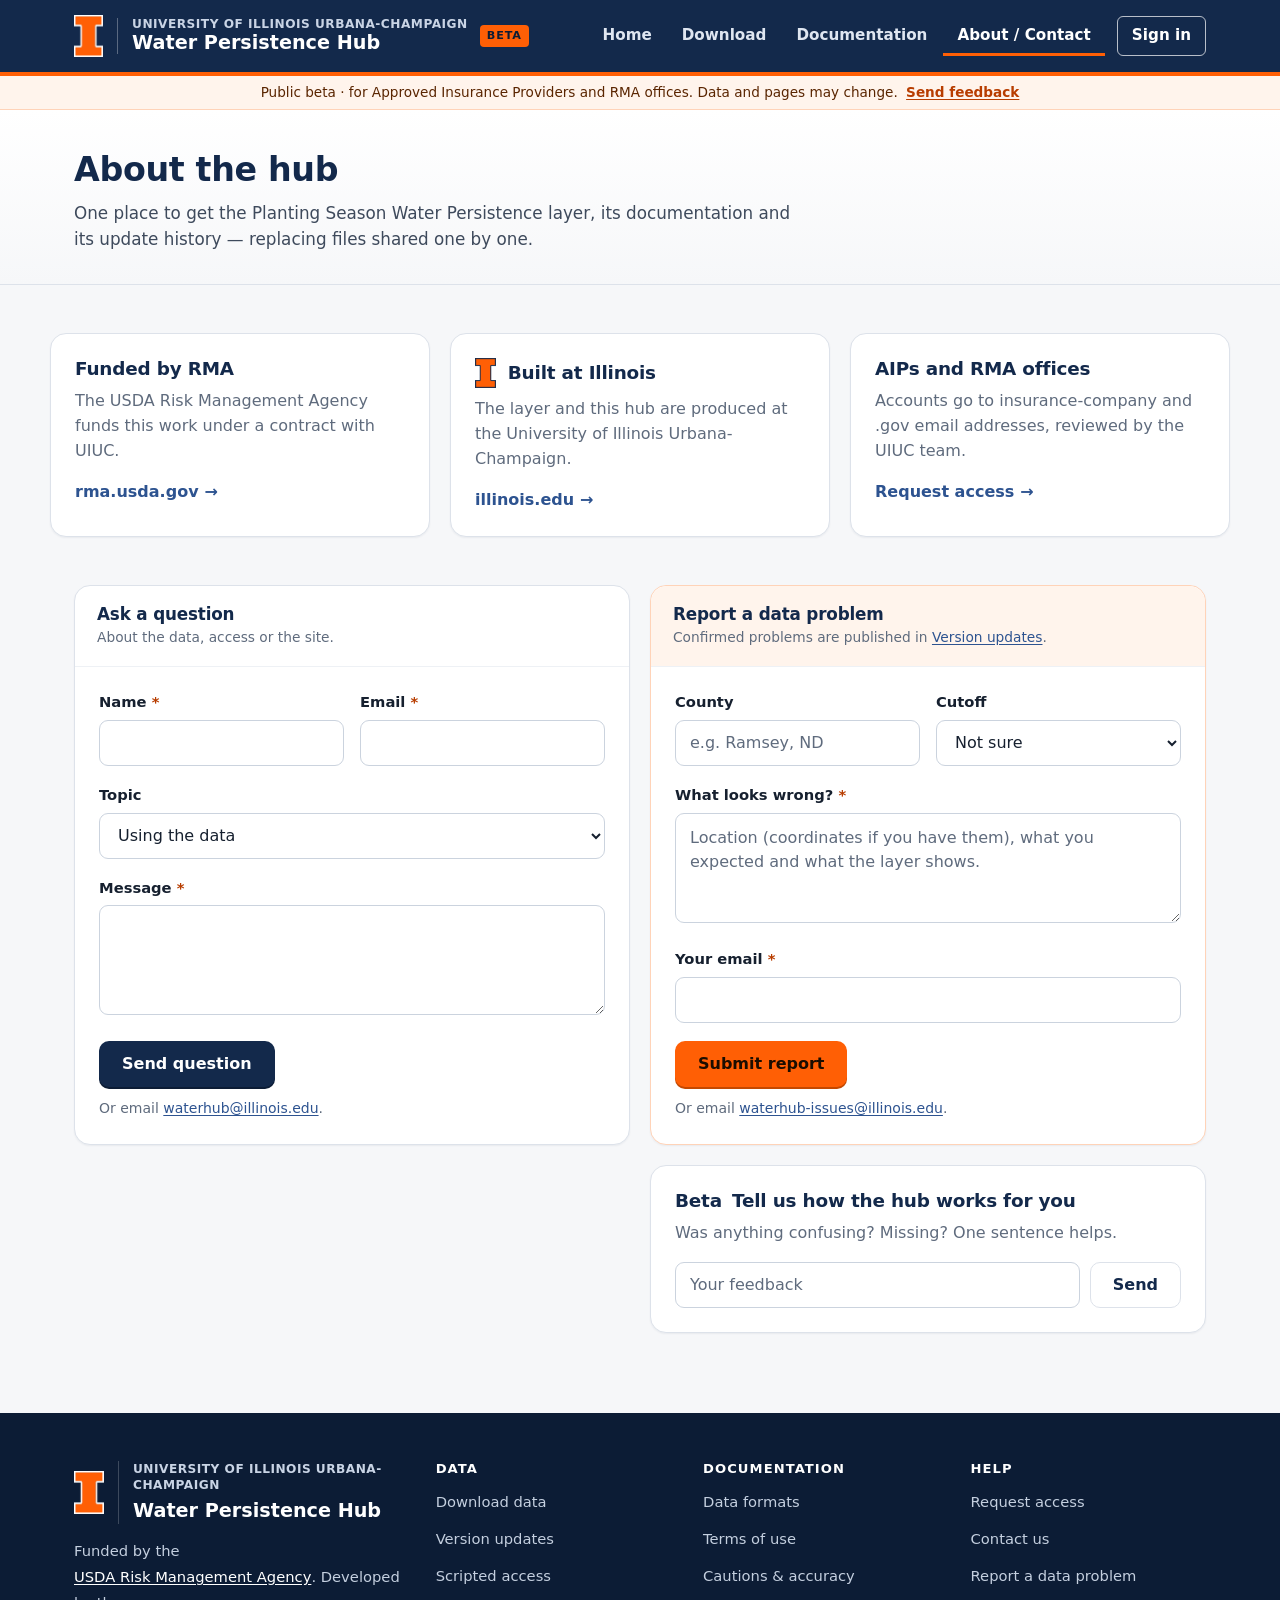
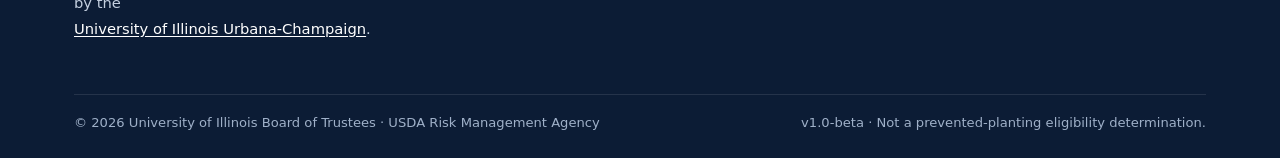
==== about.html @ 6c2f01d9 "Static preview of the Water Persistence Hub front-end prototype Public beta prototype covering landi" ====
<!doctype html>
<html lang="en">
<head>
  <meta charset="utf-8">
  <meta name="viewport" content="width=device-width, initial-scale=1">
  <title>About &amp; contact — Water Persistence Hub</title>
  <link rel="icon" href="favicon.ico">
  <link rel="stylesheet" href="css/hub.css">
  <link rel="stylesheet" href="css/refinement.css">
</head>
<body data-page="about">
<main id="main">
  <div class="page-hero">
    <div class="wrap">
      <h1>About the hub</h1>
      <p>One place to get the Planting Season Water Persistence layer, its documentation and its update history — replacing files shared one by one.</p>
    </div>
  </div>

  <div class="wrap section-tight">
    <div class="grid grid-3">
      <div class="card card-pad">
        <h3>Funded by RMA</h3>
        <p class="muted">The USDA Risk Management Agency funds this work under a contract with UIUC.</p>
        <a class="link-arrow" href="https://www.rma.usda.gov/" target="_blank" rel="noopener">rma.usda.gov</a>
      </div>
      <div class="card card-pad">
        <h3 style="display:flex;gap:12px;align-items:center"><img src="assets/img/illinois_block_i.png" width="243" height="351" alt="" style="height:30px;width:auto">Built at Illinois</h3>
        <p class="muted">The layer and this hub are produced at the University of Illinois Urbana-Champaign.</p>
        <a class="link-arrow" href="https://illinois.edu/" target="_blank" rel="noopener">illinois.edu</a>
      </div>
      <div class="card card-pad">
        <h3>AIPs and RMA offices</h3>
        <p class="muted">Accounts go to insurance-company and .gov email addresses, reviewed by the UIUC team.</p>
        <a class="link-arrow" href="request-access.html">Request access</a>
      </div>
    </div>
  </div>

  <div class="wrap" style="padding-bottom:80px">
    <div class="grid grid-2" style="align-items:start">
      <!-- Data questions (DOC-12) -->
      <section class="card" id="contact" aria-labelledby="contact-h">
        <div class="card-head"><div><h2 id="contact-h">Ask a question</h2><p>About the data, access or the site.</p></div></div>
        <form class="card-pad" data-form="contact">
          <div class="form-row">
            <div class="field"><label for="c-name">Name <span class="req">*</span></label><input class="input" id="c-name" required autocomplete="name"></div>
            <div class="field"><label for="c-email">Email <span class="req">*</span></label><input class="input" id="c-email" type="email" required autocomplete="email"></div>
          </div>
          <div class="field"><label for="c-topic">Topic</label>
            <select class="input" id="c-topic"><option>Using the data</option><option>My account</option><option>Something else</option></select></div>
          <div class="field"><label for="c-msg">Message <span class="req">*</span></label><textarea class="input" id="c-msg" required></textarea></div>
          <button class="btn btn-primary">Send question</button>
          <p class="small muted" style="margin:10px 0 0">Or email <a href="mailto:waterhub@illinois.edu">waterhub@illinois.edu</a>.</p>
        </form>
      </section>

      <div>
        <!-- Data problems — a separate, obvious route (DOC-12) -->
        <section class="card" id="report" aria-labelledby="report-h" style="border-color:#ffd3b8">
          <div class="card-head" style="background:var(--orange-50);border-radius:16px 16px 0 0"><div><h2 id="report-h">Report a data problem</h2><p>Confirmed problems are published in <a href="docs-updates.html">Version updates</a>.</p></div></div>
          <form class="card-pad" data-form="report">
            <div class="form-row">
              <div class="field"><label for="r-county">County</label><input class="input" id="r-county" placeholder="e.g. Ramsey, ND"></div>
              <div class="field"><label for="r-cut">Cutoff</label><select class="input" id="r-cut"><option>Not sure</option><option>70%</option><option>80%</option><option>90%</option></select></div>
            </div>
            <div class="field"><label for="r-what">What looks wrong? <span class="req">*</span></label><textarea class="input" id="r-what" required placeholder="Location (coordinates if you have them), what you expected and what the layer shows."></textarea></div>
            <div class="field"><label for="r-email">Your email <span class="req">*</span></label><input class="input" id="r-email" type="email" required></div>
            <button class="btn btn-accent">Submit report</button>
            <p class="small muted" style="margin:10px 0 0">Or email <a href="mailto:waterhub-issues@illinois.edu">waterhub-issues@illinois.edu</a>.</p>
          </form>
        </section>

        <!-- Beta feedback (LAND-08) -->
        <section class="card card-pad" id="feedback" style="margin-top:20px">
          <h3 style="display:flex;gap:10px;align-items:center"><span class="pill pill-beta">Beta</span>Tell us how the hub works for you</h3>
          <p class="muted">Was anything confusing? Missing? One sentence helps.</p>
          <form data-form="feedback" style="display:flex;gap:10px;flex-wrap:wrap">
            <label for="fb" class="sr-only">Feedback</label>
            <input class="input" id="fb" required placeholder="Your feedback" style="flex:1;min-width:200px">
            <button class="btn btn-secondary">Send</button>
          </form>
        </section>
      </div>
    </div>
  </div>
</main>
<script src="js/content.js"></script>
<script src="js/site.js"></script>
<script src="js/forms.js"></script>
</body>
</html>
---- css/hub.css ----
/* =========================================================================
   Water Persistence Hub — design system
   Colours follow the Illinois brand (Illini Blue / Orange) used in the URD.
   Every text/background pair below meets WCAG 2.1 AA (4.5:1) unless noted.
   ========================================================================= */

:root {
  --navy-900: #0c1c35;
  --navy-800: #13294b;   /* Illini Blue */
  --navy-700: #1f3d6b;
  --navy-600: #2d5390;
  --navy-100: #e6ecf5;
  --navy-50:  #f2f5fa;

  --orange-500: #ff5f05; /* Illini Orange — accents only, never body text */
  --orange-700: #b83d00; /* text-safe orange (5.2:1 on white) */
  --orange-50:  #fff4ec;

  --water-900: #0e4092;
  --water-600: #1f6fd1;
  --water-300: #7eb6e8;
  --water-100: #dbeafb;

  --field:     #ece7d6;

  --ink:       #16202f;
  --ink-2:     #3e4a5c;
  --ink-3:     #5f6b7d;  /* 5.3:1 on white */
  --line:      #dde2ea;
  --line-2:    #eef1f5;
  --page:      #f6f7f9;
  --surface:   #ffffff;

  --good:      #11772f;
  --good-bg:   #e8f5ec;
  --warn:      #8a5a00;
  --warn-bg:   #fff6df;
  --bad:       #b42318;
  --bad-bg:    #fdecea;

  --radius-sm: 6px;
  --radius:    10px;
  --radius-lg: 16px;
  --shadow-sm: 0 1px 2px rgba(16, 32, 60, .06);
  --shadow:    0 1px 3px rgba(16, 32, 60, .08), 0 6px 20px rgba(16, 32, 60, .06);
  --shadow-lg: 0 10px 40px rgba(16, 32, 60, .16);

  --font: "Segoe UI", system-ui, -apple-system, "Helvetica Neue", Arial, sans-serif;
  --mono: "Cascadia Code", Consolas, "SFMono-Regular", Menlo, monospace;

  --wrap: 1180px;
  --header-h: 72px;
}

*, *::before, *::after { box-sizing: border-box; }
html { -webkit-text-size-adjust: 100%; scroll-padding-top: 90px; }
body {
  margin: 0;
  font-family: var(--font);
  font-size: 16px;
  line-height: 1.55;
  color: var(--ink);
  background: var(--page);
  -webkit-font-smoothing: antialiased;
  min-height: 100vh;
  display: flex;
  flex-direction: column;
}
main { flex: 1 0 auto; }
img, svg { max-width: 100%; }
a { color: var(--navy-600); text-underline-offset: 2px; }
a:hover { color: var(--navy-800); }
h1, h2, h3, h4 { color: var(--navy-800); line-height: 1.2; margin: 0 0 .5em; letter-spacing: -.01em; }
h1 { font-size: clamp(2rem, 3.4vw, 2.9rem); font-weight: 700; }
h2 { font-size: 1.6rem; font-weight: 700; }
h3 { font-size: 1.15rem; font-weight: 650; }
p { margin: 0 0 1em; }
code, kbd { font-family: var(--mono); font-size: .88em; }
code { background: var(--navy-50); border: 1px solid var(--line); padding: .1em .35em; border-radius: 4px; }

:focus-visible { outline: 3px solid var(--orange-500); outline-offset: 2px; border-radius: 3px; }

.wrap { max-width: var(--wrap); margin: 0 auto; padding: 0 24px; }
.sr-only { position: absolute !important; width: 1px; height: 1px; overflow: hidden; clip: rect(0 0 0 0); white-space: nowrap; }
.skip-link { position: absolute; left: 12px; top: -60px; z-index: 1000; background: var(--navy-800); color: #fff; padding: 10px 16px; border-radius: var(--radius-sm); }
.skip-link:focus { top: 12px; color: #fff; }
.muted { color: var(--ink-3); }
.small { font-size: .875rem; }
.eyebrow { font-size: .78rem; font-weight: 700; letter-spacing: .08em; text-transform: uppercase; color: var(--orange-700); margin-bottom: .6rem; display: block; }

/* ---------- Header (navy, Illinois Block I + school name) ---------- */
.site-header { position: sticky; top: 0; z-index: 900; background: var(--navy-800); color: #fff; border-bottom: 4px solid var(--orange-500); }
.site-header .wrap { display: flex; align-items: center; height: var(--header-h); gap: 16px; }
.brand { display: flex; align-items: center; gap: 14px; text-decoration: none; color: #fff; flex-shrink: 0; }
.brand:hover { color: #fff; }
.block-i { width: auto; height: 42px; display: block; flex-shrink: 0; }
.brand-text { display: flex; flex-direction: column; line-height: 1.15; padding-left: 14px; border-left: 1px solid rgba(255,255,255,.3); }
.brand-school { font-size: .76rem; font-weight: 600; letter-spacing: .04em; text-transform: uppercase; color: #c9d4e5; }
.brand-name { font-weight: 700; font-size: 1.2rem; color: #fff; }
.beta-tag { font-size: .7rem; font-weight: 700; letter-spacing: .08em; text-transform: uppercase; color: var(--navy-900); background: var(--orange-500); border-radius: 4px; padding: 2px 7px; align-self: center; }
.main-nav { margin-left: auto; }
.main-nav ul { list-style: none; display: flex; gap: 2px; margin: 0; padding: 0; align-items: center; }
.main-nav a, .nav-btn {
  display: inline-flex; align-items: center; gap: 8px; height: 40px; padding: 0 14px; border-radius: 6px;
  color: #dfe6f1; text-decoration: none; font-weight: 600; font-size: .95rem; background: none; border: 0; font-family: inherit; cursor: pointer;
}
.main-nav a:hover, .nav-btn:hover { background: rgba(255,255,255,.1); color: #fff; }
.main-nav a[aria-current="page"] { color: #fff; box-shadow: inset 0 -3px 0 var(--orange-500); border-radius: 0; }
.main-nav .nav-signin { border: 1.5px solid rgba(255,255,255,.7); color: #fff; margin-left: 10px; border-radius: 6px; }
.main-nav .nav-signin:hover { background: #fff; color: var(--navy-800); }
.nav-toggle { display: none; margin-left: auto; border: 1.5px solid rgba(255,255,255,.5); }
.user-menu { position: relative; margin-left: 10px; }
.user-menu > .nav-btn { border: 1.5px solid rgba(255,255,255,.5); }
.user-menu .menu { position: absolute; right: 0; top: 46px; min-width: 230px; background: #fff; border: 1px solid var(--line); border-radius: var(--radius); box-shadow: var(--shadow-lg); padding: 6px; display: none; }
.user-menu.open .menu { display: block; }
.user-menu .menu a, .user-menu .menu button { display: flex; width: 100%; height: auto; padding: 9px 12px; border-radius: 6px; font-weight: 500; font-size: .92rem; color: var(--ink); text-align: left; box-shadow: none; }
.user-menu .menu a:hover, .user-menu .menu button:hover { background: var(--navy-50); color: var(--navy-800); }
.user-menu .menu .menu-head { padding: 9px 12px 10px; border-bottom: 1px solid var(--line-2); margin-bottom: 4px; font-size: .85rem; color: var(--ink-3); }
.user-menu .menu .menu-head strong { display: block; color: var(--ink); font-size: .95rem; }

.beta-bar { background: var(--orange-50); color: #5a2500; font-size: .85rem; border-bottom: 1px solid #ffd3b8; }
.beta-bar .wrap { padding-top: 6px; padding-bottom: 6px; text-align: center; }
.beta-bar a { color: var(--orange-700); font-weight: 600; margin-left: 4px; }

@media (max-width: 960px) {
  .nav-toggle { display: inline-flex; }
  .main-nav { position: absolute; left: 0; right: 0; top: calc(var(--header-h) + 4px); background: var(--navy-800); display: none; box-shadow: var(--shadow-lg); }
  .main-nav.open { display: block; }
  .main-nav ul { flex-direction: column; align-items: stretch; padding: 8px 16px 16px; }
  .main-nav a, .nav-btn { width: 100%; }
  .main-nav a[aria-current="page"] { box-shadow: inset 3px 0 0 var(--orange-500); }
  .main-nav .nav-signin { margin: 6px 0 0; justify-content: center; }
  .user-menu { margin: 0; }
  .user-menu .menu { position: static; box-shadow: none; border: 0; display: block; background: none; padding: 0 0 0 12px; }
  .user-menu .menu a, .user-menu .menu button { color: #dfe6f1; }
  .user-menu .menu .menu-head { color: #aebbd0; border-color: rgba(255,255,255,.15); }
  .user-menu .menu .menu-head strong { color: #fff; }
}
@media (max-width: 560px) {
  .brand-school { font-size: .62rem; }
  .brand-name { font-size: 1rem; }
  .block-i { height: 34px; }
  .brand { gap: 10px; }
  .brand-text { padding-left: 10px; }
  .beta-tag { display: none; }
}

/* ---------- Buttons ---------- */
.btn {
  display: inline-flex; align-items: center; justify-content: center; gap: 8px;
  height: 46px; padding: 0 22px; border-radius: 10px; font: 600 1rem/1 var(--font);
  text-decoration: none; cursor: pointer; border: 1.5px solid transparent; transition: background .15s, box-shadow .15s, color .15s, border-color .15s;
  white-space: nowrap;
}
.btn svg { width: 18px; height: 18px; flex-shrink: 0; }
.btn-primary { background: var(--navy-800); color: #fff; box-shadow: 0 2px 0 var(--navy-900); }
.btn-primary:hover { background: var(--navy-700); color: #fff; }
.btn-accent { background: var(--orange-500); color: #1b0d00; box-shadow: 0 2px 0 #c44800; }
.btn-accent:hover { background: #ff7424; color: #1b0d00; }
.btn-secondary { background: #fff; color: var(--navy-800); border-color: var(--line); }
.btn-secondary:hover { border-color: var(--navy-600); color: var(--navy-800); }
.btn-ghost { background: none; color: var(--navy-700); padding: 0 12px; }
.btn-ghost:hover { background: var(--navy-50); }
.btn-danger { background: #fff; color: var(--bad); border-color: #f1c6c1; }
.btn-danger:hover { background: var(--bad-bg); }
.btn-sm { height: 34px; padding: 0 12px; font-size: .88rem; border-radius: 8px; }
.btn-lg { height: 54px; padding: 0 28px; font-size: 1.05rem; }
.btn-block { width: 100%; }
.btn[disabled], .btn[aria-disabled="true"] { background: #e9ecf1; color: #7b8595; border-color: transparent; box-shadow: none; cursor: not-allowed; }
.link-arrow { font-weight: 600; text-decoration: none; display: inline-flex; align-items: center; gap: 6px; }
.link-arrow::after { content: "→"; transition: transform .15s; }
.link-arrow:hover::after { transform: translateX(3px); }

/* ---------- Cards / generic ---------- */
.card { background: var(--surface); border: 1px solid var(--line); border-radius: var(--radius-lg); box-shadow: var(--shadow-sm); }
.card-pad { padding: 24px; }
.section { padding: 72px 0; }
.section-tight { padding: 48px 0; }
.section-head { max-width: 680px; margin-bottom: 32px; }
.section-head p { color: var(--ink-2); font-size: 1.05rem; }
.grid { display: grid; gap: 20px; }
.grid-2 { grid-template-columns: repeat(2, minmax(0, 1fr)); }
.grid-3 { grid-template-columns: repeat(3, minmax(0, 1fr)); }
.grid-4 { grid-template-columns: repeat(4, minmax(0, 1fr)); }
@media (max-width: 900px) { .grid-3, .grid-4 { grid-template-columns: repeat(2, minmax(0, 1fr)); } }
@media (max-width: 620px) { .grid-2, .grid-3, .grid-4 { grid-template-columns: 1fr; } }

.callout { display: block; padding: 14px 18px; border-radius: 0 var(--radius) var(--radius) 0; border: 1px solid; border-left-width: 4px; font-size: .95rem; }
.callout svg { width: 22px; height: 22px; flex-shrink: 0; margin-top: 1px; }
.callout p:last-child { margin-bottom: 0; }
.callout strong { display: block; margin-bottom: 2px; }
.callout-warn { background: var(--orange-50); border-color: #ffd3b8; border-left-color: var(--orange-500); color: #5a2500; }
.callout-warn svg { color: var(--orange-700); }
.callout-info { background: var(--navy-50); border-color: var(--navy-100); border-left-color: var(--navy-600); color: var(--navy-900); }
.callout-info svg { color: var(--navy-600); }
.callout-good { background: var(--good-bg); border-color: #bfe3c9; border-left-color: var(--good); color: #0b4d1f; }
.callout-good svg { color: var(--good); }

.badge { display: inline-flex; align-items: center; gap: 5px; font-size: .75rem; font-weight: 650; padding: 2px 9px; border-radius: 999px; background: var(--navy-50); color: var(--navy-700); border: 1px solid var(--navy-100); white-space: nowrap; }
.badge-good { background: var(--good-bg); color: var(--good); border-color: #bfe3c9; }
.badge-warn { background: var(--warn-bg); color: var(--warn); border-color: #f3dc9f; }
.badge-bad  { background: var(--bad-bg); color: var(--bad); border-color: #f1c6c1; }
.badge-muted { background: #f1f3f6; color: var(--ink-3); border-color: var(--line); }
.badge-dot::before { content: ""; width: 7px; height: 7px; border-radius: 50%; background: currentColor; }

.sample-tag { display: inline-flex; gap: 6px; align-items: center; font-size: .75rem; font-weight: 600; color: var(--warn); background: var(--warn-bg); border: 1px dashed #e0c062; border-radius: 6px; padding: 3px 9px; }

/* ---------- Forms ---------- */
.field { margin-bottom: 18px; }
.field label, .label { display: block; font-weight: 600; font-size: .92rem; margin-bottom: 6px; color: var(--ink); }
.field .hint { font-size: .84rem; color: var(--ink-3); margin-top: 6px; }
.req { color: var(--orange-700); }
.input, select.input, textarea.input {
  width: 100%; height: 46px; padding: 0 14px; font: 1rem var(--font); color: var(--ink);
  background: #fff; border: 1.5px solid #cbd3de; border-radius: 9px; transition: border-color .15s, box-shadow .15s;
}
textarea.input { height: auto; min-height: 110px; padding: 12px 14px; resize: vertical; line-height: 1.5; }
.input:hover { border-color: #9faabb; }
.input:focus { outline: none; border-color: var(--navy-600); box-shadow: 0 0 0 4px rgba(45, 83, 144, .15); }
.input[aria-invalid="true"] { border-color: var(--bad); }
.field-msg { display: flex; gap: 8px; align-items: flex-start; font-size: .86rem; margin-top: 8px; padding: 8px 10px; border-radius: 8px; }
.field-msg.good { background: var(--good-bg); color: #0b4d1f; }
.field-msg.warn { background: var(--warn-bg); color: #5c3c00; }
.field-msg.bad { background: var(--bad-bg); color: var(--bad); }
.check { display: flex; gap: 10px; align-items: flex-start; font-size: .95rem; cursor: pointer; }
.check input { width: 20px; height: 20px; margin-top: 2px; accent-color: var(--navy-800); flex-shrink: 0; }

/* ---------- Footer ---------- */
.site-footer { background: var(--navy-900); color: #c4cfdf; margin-top: 0; font-size: .92rem; }
.site-footer a { color: #fff; }
.site-footer .brand .brand-text { border-color: rgba(255,255,255,.2); }
.footer-top { display: grid; grid-template-columns: 1.4fr 1fr 1fr 1fr; gap: 32px; padding: 48px 0 36px; }
.footer-top h4 { color: #fff; font-size: .82rem; letter-spacing: .08em; text-transform: uppercase; margin-bottom: 12px; }
.footer-top ul { list-style: none; margin: 0; padding: 0; display: grid; gap: 8px; }
.footer-top ul a { color: #c4cfdf; text-decoration: none; }
.footer-top ul a:hover { color: #fff; text-decoration: underline; }
.funders { display: flex; gap: 14px; flex-wrap: wrap; margin-top: 16px; }
.funder-mark { display: inline-flex; align-items: center; gap: 10px; background: rgba(255,255,255,.06); border: 1px solid rgba(255,255,255,.12); border-radius: 10px; padding: 10px 14px; text-decoration: none; color: #fff; }
.funder-mark:hover { background: rgba(255,255,255,.1); color: #fff; }
.funder-mark .fm-logo { font-weight: 800; letter-spacing: .02em; font-size: 1rem; }
.funder-mark .fm-role { font-size: .72rem; color: #9fb0c8; display: block; line-height: 1.2; }
.fm-usda { background: #fff; color: #005440; border-radius: 5px; padding: 2px 6px; font-size: .78rem; font-weight: 800; }
.fm-illinois { background: var(--orange-500); color: var(--navy-900); border-radius: 5px; padding: 2px 6px; font-size: .78rem; font-weight: 800; }
.footer-bottom { border-top: 1px solid rgba(255,255,255,.1); padding: 18px 0 24px; display: flex; justify-content: space-between; gap: 16px; flex-wrap: wrap; font-size: .82rem; color: #9fb0c8; }
@media (max-width: 860px) { .footer-top { grid-template-columns: 1fr 1fr; } }
@media (max-width: 520px) { .footer-top { grid-template-columns: 1fr; } }

/* ---------- Page header (inner pages) ---------- */
.page-hero { background: linear-gradient(180deg, #fff 0%, var(--page) 100%); border-bottom: 1px solid var(--line); padding: 40px 0 32px; }
.page-hero h1 { font-size: clamp(1.7rem, 2.6vw, 2.3rem); margin-bottom: .3em; }
.page-hero p { color: var(--ink-2); font-size: 1.05rem; max-width: 720px; margin: 0; }
.crumbs { font-size: .85rem; color: var(--ink-3); margin-bottom: 10px; }
.crumbs a { color: var(--ink-3); }

/* =========================================================================
   Landing page
   ========================================================================= */
.hero { position: relative; overflow: hidden; background: #fff; border-bottom: 1px solid var(--line); }
.hero::before { content: ""; position: absolute; inset: 0; background:
    radial-gradient(800px 400px at 85% 10%, rgba(31,111,209,.08), transparent 60%),
    radial-gradient(600px 300px at 0% 100%, rgba(255,95,5,.05), transparent 60%); pointer-events: none; }
.hero .wrap { position: relative; display: grid; grid-template-columns: 1.05fr .95fr; gap: 56px; align-items: center; padding-top: 64px; padding-bottom: 64px; }
.hero h1 { margin-bottom: .45em; font-size: clamp(2rem, 3.2vw, 2.65rem); }
.hero h1 em { font-style: normal; color: var(--water-600); }
.hero-lede { font-size: 1.15rem; color: var(--ink-2); max-width: 560px; }
.hero-actions { display: flex; gap: 14px; align-items: center; flex-wrap: wrap; margin: 28px 0 22px; }
.hero-who { display: flex; gap: 10px; align-items: flex-start; font-size: .92rem; color: var(--ink-3); }
.hero-who svg { width: 18px; height: 18px; color: var(--navy-600); flex-shrink: 0; margin-top: 2px; }
@media (max-width: 960px) { .hero .wrap { grid-template-columns: 1fr; gap: 36px; padding-top: 40px; } }

.sample-card { position: relative; background: #fff; border: 1px solid var(--line); border-radius: 20px; box-shadow: var(--shadow-lg); padding: 16px; }
.sample-card figure { margin: 0; }
.sample-map { position: relative; aspect-ratio: 1 / 1; border-radius: 12px; overflow: hidden; background:
    linear-gradient(0deg, rgba(19,41,75,.03), rgba(19,41,75,.03)),
    repeating-linear-gradient(0deg, transparent 0 31px, rgba(19,41,75,.05) 31px 32px),
    repeating-linear-gradient(90deg, transparent 0 31px, rgba(19,41,75,.05) 31px 32px), #f8f9fb; display: grid; place-items: center; }
.sample-img { position: relative; width: 88%; }
.sample-img > img { display: block; width: 100%; height: auto; filter: drop-shadow(0 2px 4px rgba(19,41,75,.12)); }
.lens-marker { position: absolute; width: 4%; aspect-ratio: 1; border: 2px solid var(--orange-500); border-radius: 2px; box-shadow: 0 0 0 2px #fff; transform: translate(-50%, -50%); }
.zoom-lens { position: absolute; right: 12px; bottom: 12px; width: 36%; aspect-ratio: 1; border-radius: 10px; border: 3px solid #fff; outline: 2px solid var(--orange-500); box-shadow: var(--shadow-lg); overflow: hidden; background: var(--field); }
.zoom-lens img { display: block; width: 100%; height: 100%; image-rendering: pixelated; }
.zoom-lens span { position: absolute; left: 6px; top: 6px; background: rgba(12,28,53,.85); color: #fff; font-size: .7rem; font-weight: 600; padding: 2px 7px; border-radius: 4px; }
.sample-card figcaption { display: flex; justify-content: space-between; align-items: center; gap: 12px; padding: 14px 4px 2px; flex-wrap: wrap; }
.sample-card figcaption strong { color: var(--navy-800); display: block; font-size: .98rem; }
.legend { display: flex; gap: 14px; flex-wrap: wrap; font-size: .82rem; color: var(--ink-2); }
.legend span { display: inline-flex; align-items: center; gap: 6px; }
.legend i { width: 14px; height: 14px; border-radius: 3px; display: inline-block; border: 1px solid rgba(0,0,0,.08); }

.facts { background: var(--navy-800); color: #fff; }
.facts ul { list-style: none; margin: 0; padding: 0; display: grid; grid-template-columns: 1.3fr repeat(4, 1fr); }
.facts li { padding: 22px 22px; border-left: 1px solid rgba(255,255,255,.12); display: flex; gap: 12px; align-items: flex-start; }
.facts li:first-child { border-left: 0; padding-left: 0; }
.facts svg { width: 26px; height: 26px; color: var(--water-300); flex-shrink: 0; margin-top: 2px; }
.facts .k { display: block; font-size: .74rem; font-weight: 600; letter-spacing: .07em; text-transform: uppercase; color: #a9bad3; }
.facts .v { display: block; font-size: 1.05rem; font-weight: 650; line-height: 1.3; margin-top: 2px; }
@media (max-width: 960px) {
  .facts ul { grid-template-columns: 1fr 1fr; }
  .facts li { border-left: 0; border-top: 1px solid rgba(255,255,255,.12); padding: 16px 0; }
  .facts li:first-child { grid-column: 1 / -1; border-top: 0; }
}

.how { display: grid; grid-template-columns: 1.15fr .85fr; gap: 48px; align-items: center; }
@media (max-width: 960px) { .how { grid-template-columns: 1fr; } }
.video-frame { position: relative; aspect-ratio: 16 / 9; border-radius: var(--radius-lg); overflow: hidden; background: linear-gradient(135deg, var(--navy-800), var(--navy-900)); box-shadow: var(--shadow-lg); color: #fff; }
.video-frame video { width: 100%; height: 100%; display: block; }
.stack-anim { position: absolute; inset: 0; display: grid; place-items: center; }
.stack-anim .layers { position: relative; width: 52%; aspect-ratio: 1.5; transform: rotateX(58deg) rotateZ(-38deg); transform-style: preserve-3d; }
.stack-anim .layer { position: absolute; inset: 0; border-radius: 8px; border: 1px solid rgba(255,255,255,.35); background: rgba(126,182,232,.12); animation: stack 6s ease-in-out infinite; }
.stack-anim .layer:nth-child(1) { animation-delay: 0s; }
.stack-anim .layer:nth-child(2) { animation-delay: .4s; }
.stack-anim .layer:nth-child(3) { animation-delay: .8s; }
.stack-anim .layer:nth-child(4) { animation-delay: 1.2s; }
.stack-anim .layer:nth-child(5) { animation-delay: 1.6s; }
.stack-anim .layer.final { background: url("../assets/img/ramsey_sample.png") center/contain no-repeat, rgba(236,231,214,.9); border-color: #fff; animation: none; transform: translateZ(0); }
.stack-anim .layer:not(.final) { background-image: radial-gradient(circle at 30% 40%, rgba(126,182,232,.8) 0 8%, transparent 9%), radial-gradient(circle at 65% 60%, rgba(126,182,232,.8) 0 12%, transparent 13%), radial-gradient(circle at 45% 75%, rgba(126,182,232,.7) 0 5%, transparent 6%); }
@keyframes stack {
  0%   { transform: translateZ(150px); opacity: 0; }
  15%  { opacity: 1; }
  55%  { transform: translateZ(8px); opacity: .9; }
  75%, 100% { transform: translateZ(0); opacity: 0; }
}
@media (prefers-reduced-motion: reduce) { .stack-anim .layer { animation: none; opacity: .5; } }
.video-caption { position: absolute; left: 0; right: 0; bottom: 0; padding: 18px 20px; background: linear-gradient(0deg, rgba(8,18,36,.92), transparent); display: flex; justify-content: space-between; align-items: flex-end; gap: 12px; }
.video-caption strong { display: block; font-size: 1rem; }
.video-caption span { font-size: .85rem; color: #c4cfdf; }
.play-btn { width: 64px; height: 64px; border-radius: 50%; background: rgba(255,255,255,.95); color: var(--navy-800); display: grid; place-items: center; border: 0; cursor: pointer; position: absolute; left: 50%; top: 44%; transform: translate(-50%, -50%); box-shadow: var(--shadow-lg); }
.play-btn svg { width: 26px; height: 26px; margin-left: 4px; }
.steps-list { list-style: none; margin: 0; padding: 0; counter-reset: s; display: grid; gap: 18px; }
.steps-list li { counter-increment: s; display: grid; grid-template-columns: 40px 1fr; gap: 14px; }
.steps-list li::before { content: counter(s); width: 36px; height: 36px; border-radius: 50%; background: var(--navy-50); border: 1.5px solid var(--navy-100); color: var(--navy-800); font-weight: 700; display: grid; place-items: center; }
.steps-list strong { display: block; color: var(--navy-800); }
.steps-list span { color: var(--ink-2); font-size: .95rem; }

.metric-row { display: grid; grid-template-columns: repeat(4, 1fr); gap: 1px; background: var(--line); border: 1px solid var(--line); border-radius: var(--radius-lg); overflow: hidden; }
.metric { background: #fff; padding: 22px 22px; }
.metric .k { font-size: .85rem; color: var(--ink-3); font-weight: 600; }
.metric .v { font-size: 2.2rem; font-weight: 700; color: var(--navy-800); line-height: 1.1; margin-top: 4px; }
.metric .bar { height: 6px; background: var(--water-100); border-radius: 3px; margin-top: 12px; overflow: hidden; }
.metric .bar i { display: block; height: 100%; background: var(--water-600); border-radius: 3px; }
@media (max-width: 760px) { .metric-row { grid-template-columns: 1fr 1fr; } }

.news-list { list-style: none; margin: 0; padding: 0; display: grid; gap: 12px; }
.news-item { display: grid; grid-template-columns: 110px 1fr auto; gap: 16px; align-items: center; background: #fff; border: 1px solid var(--line); border-radius: var(--radius); padding: 14px 18px; text-decoration: none; color: inherit; transition: border-color .15s, box-shadow .15s; }
.news-item:hover { border-color: var(--navy-600); box-shadow: var(--shadow); color: inherit; }
.news-item time { font-size: .85rem; color: var(--ink-3); font-weight: 600; font-variant-numeric: tabular-nums; }
.news-item strong { color: var(--navy-800); display: block; }
.news-item .muted { font-size: .9rem; }
@media (max-width: 640px) { .news-item { grid-template-columns: 1fr; gap: 4px; } }

.access-band { background: linear-gradient(120deg, var(--navy-800), var(--navy-700)); color: #fff; border-radius: 20px; padding: 36px 40px; display: grid; grid-template-columns: 1fr auto; gap: 24px; align-items: center; position: relative; overflow: hidden; }
.access-band h2 { color: #fff; margin-bottom: .3em; }
.access-band p { color: #d0dbeb; margin: 0; max-width: 640px; }
.access-band .btn-secondary { border-color: transparent; }
@media (max-width: 760px) { .access-band { grid-template-columns: 1fr; padding: 28px; } }

/* =========================================================================
   Download page
   ========================================================================= */
.dl-shell { display: grid; grid-template-columns: 440px 1fr; height: calc(100vh - var(--header-h) - 36px); min-height: 620px; }
.dl-panel { background: #fff; border-right: 1px solid var(--line); display: flex; flex-direction: column; min-height: 0; }
.dl-panel-head { padding: 20px 24px 14px; border-bottom: 1px solid var(--line-2); }
.dl-panel-head h1 { font-size: 1.35rem; margin: 0 0 2px; }
.dl-panel-head p { font-size: .9rem; color: var(--ink-3); margin: 0; }
.dl-steps { flex: 1; overflow-y: auto; padding: 8px 0 12px; }
.dl-step { padding: 16px 24px 18px; border-bottom: 1px solid var(--line-2); }
.dl-step-head { display: flex; align-items: center; gap: 12px; margin-bottom: 12px; }
.step-num { width: 28px; height: 28px; border-radius: 50%; display: grid; place-items: center; font-weight: 700; font-size: .85rem; background: var(--navy-50); color: var(--navy-700); border: 1.5px solid var(--navy-100); flex-shrink: 0; transition: all .2s; }
.dl-step.done .step-num { background: var(--good); border-color: var(--good); color: #fff; }
.dl-step.locked { opacity: .55; }
.dl-step.locked .dl-step-body { pointer-events: none; }
.dl-step-head h2 { font-size: 1rem; margin: 0; color: var(--ink); }
.dl-step-head .step-value { margin-left: auto; font-size: .82rem; color: var(--ink-3); font-weight: 600; text-align: right; }

.combo { position: relative; }

.combo > svg { position: absolute; left: 13px; top: 14px; width: 18px; height: 18px; color: var(--ink-3); pointer-events: none; }
.combo-list { position: absolute; left: 0; right: 0; top: 50px; z-index: 50; background: #fff; border: 1px solid var(--line); border-radius: 10px; box-shadow: var(--shadow-lg); max-height: 300px; overflow-y: auto; padding: 6px; margin: 0; list-style: none; display: none; }
.combo.open .combo-list { display: block; }
.combo-list li { display: flex; align-items: center; justify-content: space-between; gap: 10px; padding: 9px 10px; border-radius: 7px; cursor: pointer; font-size: .93rem; }
.combo-list li[aria-selected="true"], .combo-list li:hover { background: var(--navy-50); }
.combo-list li[aria-disabled="true"] { color: var(--ink-3); cursor: not-allowed; }
.combo-list li .tick { color: var(--good); font-weight: 700; }
.combo-list .group { font-size: .72rem; font-weight: 700; text-transform: uppercase; letter-spacing: .08em; color: var(--ink-3); padding: 8px 10px 4px; cursor: default; }
.combo-list .group:hover { background: none; }
.quick-row { display: flex; gap: 8px; margin-top: 10px; flex-wrap: wrap; }
.chip-btn { display: inline-flex; align-items: center; gap: 6px; height: 32px; padding: 0 12px; border-radius: 999px; border: 1.5px solid var(--line); background: #fff; font: 600 .84rem var(--font); color: var(--navy-700); cursor: pointer; }
.chip-btn:hover { border-color: var(--navy-600); }
.chip-btn[aria-pressed="true"] { background: var(--navy-800); border-color: var(--navy-800); color: #fff; }
.chips { display: flex; flex-wrap: wrap; gap: 6px; margin-top: 12px; }
.chip { display: inline-flex; align-items: center; gap: 4px; height: 30px; padding: 0 4px 0 11px; border-radius: 999px; background: var(--navy-800); color: #fff; font-size: .84rem; font-weight: 600; }
.chip button { width: 24px; height: 24px; border-radius: 50%; border: 0; background: rgba(255,255,255,.14); color: #fff; cursor: pointer; display: grid; place-items: center; font-size: 14px; line-height: 1; }
.chip button:hover { background: rgba(255,255,255,.3); }
.chips-empty { font-size: .88rem; color: var(--ink-3); margin-top: 10px; }
.chips-more { font-size: .84rem; color: var(--navy-600); background: none; border: 0; cursor: pointer; font-weight: 600; padding: 0 6px; }

.seg { display: grid; grid-template-columns: repeat(4, 1fr); gap: 8px; }
.seg button { position: relative; height: 54px; border-radius: 10px; border: 1.5px solid var(--line); background: #fff; font: 700 1rem var(--font); color: var(--ink); cursor: pointer; display: flex; flex-direction: column; align-items: center; justify-content: center; line-height: 1.1; }
.seg button small { font-size: .68rem; font-weight: 600; color: var(--ink-3); margin-top: 3px; }
.seg button:hover:not(:disabled) { border-color: var(--navy-600); }
.seg button[aria-pressed="true"] { border-color: var(--navy-800); background: var(--navy-800); color: #fff; }
.seg button[aria-pressed="true"] small { color: #c4cfdf; }
.seg button:disabled { background: repeating-linear-gradient(135deg, #f6f7f9 0 6px, #eff1f4 6px 12px); color: #8a93a2; cursor: not-allowed; }

.window-card { border: 1.5px solid var(--navy-800); border-radius: 10px; padding: 12px 14px; background: var(--navy-50); }
.window-card .row { display: flex; justify-content: space-between; align-items: center; gap: 10px; }
.window-card strong { color: var(--navy-800); }
.timeline { position: relative; height: 26px; margin-top: 12px; }
.timeline .track { position: absolute; left: 0; right: 0; top: 8px; height: 8px; border-radius: 4px; background: #dfe4ec; }
.timeline .range { position: absolute; top: 8px; height: 8px; border-radius: 4px; background: var(--water-600); }
.timeline .ticks { position: absolute; left: 0; right: 0; top: 18px; display: flex; justify-content: space-between; font-size: .7rem; color: var(--ink-3); font-weight: 600; }
.subwin { margin-top: 10px; font-size: .84rem; color: var(--ink-3); display: flex; gap: 8px; align-items: flex-start; }
.subwin svg { width: 16px; height: 16px; flex-shrink: 0; margin-top: 2px; }

.cutoffs { display: grid; gap: 8px; }
.cutoff { display: grid; grid-template-columns: 22px 1fr auto; gap: 12px; align-items: center; padding: 12px 14px; border: 1.5px solid var(--line); border-radius: 10px; cursor: pointer; background: #fff; transition: border-color .15s, background .15s; }
.cutoff:hover { border-color: var(--navy-600); }
.cutoff input { width: 18px; height: 18px; accent-color: var(--navy-800); margin: 0; }
.cutoff .t { font-weight: 700; color: var(--ink); display: flex; align-items: center; gap: 8px; }
.cutoff .d { font-size: .84rem; color: var(--ink-2); line-height: 1.4; margin-top: 2px; }
.cutoff .swatch { width: 34px; height: 34px; border-radius: 8px; display: grid; place-items: center; }
.cutoff:has(input:checked) { border-color: var(--navy-800); background: var(--navy-50); box-shadow: inset 0 0 0 1px var(--navy-800); }

.dl-summary { border-top: 1px solid var(--line); padding: 16px 24px 20px; background: #fbfcfd; box-shadow: 0 -8px 24px rgba(16,32,60,.05); }
.summary-text { font-size: .98rem; font-weight: 600; color: var(--navy-800); margin-bottom: 10px; min-height: 1.5em; }
.summary-text.empty { color: var(--ink-3); font-weight: 500; }
.summary-stats { display: grid; grid-template-columns: repeat(3, 1fr); gap: 8px; margin-bottom: 12px; }
.summary-stats div { background: #fff; border: 1px solid var(--line); border-radius: 8px; padding: 6px 10px; }
.summary-stats .k { font-size: .7rem; font-weight: 700; letter-spacing: .06em; text-transform: uppercase; color: var(--ink-3); display: block; }
.summary-stats .v { font-size: 1rem; font-weight: 700; color: var(--ink); font-variant-numeric: tabular-nums; }
.route-note { font-size: .82rem; color: var(--ink-3); margin: 10px 0 0; display: flex; gap: 6px; align-items: flex-start; }
.route-note svg { width: 15px; height: 15px; flex-shrink: 0; margin-top: 2px; }
.summary-links { display: flex; justify-content: space-between; margin-top: 10px; gap: 10px; }
.summary-links button { background: none; border: 0; padding: 0; color: var(--navy-600); font: 600 .84rem var(--font); cursor: pointer; display: inline-flex; gap: 5px; align-items: center; }
.summary-links button:hover { text-decoration: underline; }
.summary-links svg { width: 15px; height: 15px; }

.dl-map-wrap { position: relative; min-width: 0; }
#map { position: absolute; inset: 0; background: #eef2f7; }
.map-card { position: absolute; z-index: 500; background: rgba(255,255,255,.97); border: 1px solid var(--line); border-radius: 12px; box-shadow: var(--shadow); }
.map-legend { left: 16px; bottom: 16px; padding: 12px 14px; font-size: .82rem; }
.map-legend h3 { font-size: .75rem; text-transform: uppercase; letter-spacing: .07em; color: var(--ink-3); margin: 0 0 8px; }
.map-legend ul { list-style: none; margin: 0; padding: 0; display: grid; gap: 6px; }
.map-legend li { display: flex; align-items: center; gap: 8px; color: var(--ink-2); }
.map-legend i { width: 16px; height: 12px; border-radius: 3px; display: inline-block; }
.map-tools { right: 16px; top: 16px; padding: 6px; display: flex; flex-direction: column; gap: 4px; }
.map-tools button { width: 36px; height: 36px; border: 0; background: none; border-radius: 8px; cursor: pointer; color: var(--ink-2); display: grid; place-items: center; font-size: 20px; font-weight: 600; }
.map-tools button:hover { background: var(--navy-50); color: var(--navy-800); }
.map-tools svg { width: 18px; height: 18px; }
.map-hint { left: 50%; top: 16px; transform: translateX(-50%); padding: 8px 14px; font-size: .86rem; color: var(--ink-2); display: flex; align-items: center; gap: 8px; white-space: nowrap; }
.map-hint svg { width: 16px; height: 16px; color: var(--navy-600); }
.preview-toggle { right: 16px; bottom: 16px; padding: 10px 14px; font-size: .86rem; display: flex; gap: 10px; align-items: center; }
.preview-toggle[hidden] { display: none; }
.leaflet-container { font-family: var(--font); background: #eef2f7; }
.leaflet-tooltip.county-tip { background: var(--navy-900); color: #fff; border: 0; border-radius: 8px; padding: 7px 10px; font-size: .84rem; box-shadow: var(--shadow); }
.leaflet-tooltip.county-tip::before { display: none; }
.county-tip strong { display: block; font-size: .92rem; }
.county-tip span { color: #b8c6da; }
.state-label { font-weight: 800; font-size: 13px; letter-spacing: .3em; color: rgba(19,41,75,.35); text-transform: uppercase; white-space: nowrap; }

.status-card { margin-top: 12px; border: 1px solid var(--line); border-radius: 10px; padding: 12px 14px; background: #fff; }
.status-card .row { display: flex; align-items: center; gap: 10px; justify-content: space-between; }
.status-steps { display: flex; gap: 6px; margin-top: 10px; }
.status-steps span { flex: 1; height: 6px; border-radius: 3px; background: #e3e7ee; }
.status-steps span.on { background: var(--water-600); }
.status-steps span.ok { background: var(--good); }
.progress-label { font-size: .8rem; color: var(--ink-3); margin-top: 6px; display: flex; justify-content: space-between; }
.spin { width: 16px; height: 16px; border: 2px solid var(--water-100); border-top-color: var(--water-600); border-radius: 50%; animation: spin .8s linear infinite; display: inline-block; }
@keyframes spin { to { transform: rotate(360deg); } }

.signin-note { margin: 12px 24px 0; }

@media (max-width: 1024px) {
  .dl-shell { grid-template-columns: 380px 1fr; }
}
@media (max-width: 780px) {
  .dl-shell { grid-template-columns: 1fr; height: auto; }
  .dl-map-wrap { order: -1; height: 360px; }
  .dl-panel { border-right: 0; }
  .map-hint { display: none; }
}

/* =========================================================================
   Documentation
   ========================================================================= */
.docs-layout { display: grid; grid-template-columns: 250px minmax(0, 1fr); gap: 48px; padding: 40px 24px 80px; }
.docs-nav { position: sticky; top: calc(var(--header-h) + 24px); align-self: start; }
.docs-nav h2 { font-size: .75rem; letter-spacing: .08em; text-transform: uppercase; color: var(--ink-3); margin-bottom: 10px; }
.docs-nav ul { list-style: none; margin: 0 0 24px; padding: 0; display: grid; gap: 2px; }
.docs-nav a { display: flex; align-items: center; gap: 10px; padding: 9px 12px; border-radius: 8px; color: var(--ink-2); text-decoration: none; font-weight: 600; font-size: .95rem; border-left: 3px solid transparent; }
.docs-nav a svg { width: 18px; height: 18px; color: var(--ink-3); }
.docs-nav a:hover { background: #fff; color: var(--navy-800); }
.docs-nav a[aria-current="page"] { background: #fff; color: var(--navy-800); border-left-color: var(--orange-500); box-shadow: var(--shadow-sm); }
.docs-nav a[aria-current="page"] svg { color: var(--navy-700); }
.docs-nav .toc a { font-weight: 500; font-size: .88rem; padding: 5px 12px; border-left: 0; }
.docs-help { background: #fff; border: 1px solid var(--line); border-radius: var(--radius); padding: 14px; font-size: .88rem; }
.docs-help strong { display: block; color: var(--navy-800); margin-bottom: 6px; }
.docs-help a { display: block; margin-top: 4px; }
.doc { background: #fff; border: 1px solid var(--line); border-radius: var(--radius-lg); padding: 40px 48px 48px; max-width: 880px; box-shadow: var(--shadow-sm); }
.doc-meta { display: flex; flex-wrap: wrap; gap: 10px 18px; align-items: center; padding-bottom: 18px; margin-bottom: 26px; border-bottom: 1px solid var(--line-2); font-size: .86rem; color: var(--ink-3); }
.doc-meta .spacer { flex: 1; }
.doc h1 { font-size: 2rem; margin-bottom: .25em; }
.doc .lede { font-size: 1.08rem; color: var(--ink-2); }
.doc h2 { font-size: 1.3rem; margin-top: 2.2em; padding-top: .2em; }
.doc h3 { margin-top: 1.6em; }
.doc ul, .doc ol { padding-left: 1.3em; }
.doc li { margin-bottom: .35em; }
.doc table { width: 100%; border-collapse: collapse; font-size: .92rem; margin: 12px 0 20px; }
.doc th, .doc td { text-align: left; padding: 10px 12px; border-bottom: 1px solid var(--line-2); vertical-align: top; }
.doc th { background: var(--navy-50); color: var(--navy-800); font-weight: 650; font-size: .82rem; letter-spacing: .02em; }
.doc td code { white-space: nowrap; }
.filename { font-family: var(--mono); font-size: 1.02rem; background: var(--navy-900); color: #fff; padding: 18px 20px; border-radius: 12px; display: flex; flex-wrap: wrap; gap: 0; overflow-x: auto; }
.filename span { padding: 2px 1px; border-bottom: 3px solid transparent; }
.filename .f1 { border-color: #7eb6e8; } .filename .f2 { border-color: #ff9a5c; } .filename .f3 { border-color: #9be3b9; }
.filename .f4 { border-color: #f5d06b; } .filename .f5 { border-color: #c8b6ff; } .filename .f6 { border-color: #ff8fb1; } .filename .f7 { border-color: #9fd8ff; }
.filename .sep { color: #7d8ca5; }
.key-dot { display: inline-block; width: 10px; height: 10px; border-radius: 2px; margin-right: 6px; vertical-align: middle; }
pre.code { background: var(--navy-900); color: #e3eaf5; padding: 16px 18px; border-radius: 10px; overflow-x: auto; font-size: .86rem; line-height: 1.6; }
pre.code .c { color: #8ea2c0; }
.notice { position: relative; padding: 0 0 28px 30px; border-left: 2px solid var(--line); margin-left: 8px; }
.notice::before { content: ""; position: absolute; left: -8px; top: 4px; width: 14px; height: 14px; border-radius: 50%; background: #fff; border: 3px solid var(--navy-600); }
.notice.retired::before { border-color: #9aa4b2; }
.notice.issue::before { border-color: var(--orange-500); }
.notice-head { display: flex; flex-wrap: wrap; align-items: center; gap: 8px 12px; margin-bottom: 8px; }
.notice-head time { font-weight: 700; color: var(--ink); font-variant-numeric: tabular-nums; }
.notice h2, .notice h3 { margin: 0 0 8px; font-size: 1.12rem; padding: 0; }
.notice-grid { display: grid; grid-template-columns: 160px 1fr; gap: 6px 16px; font-size: .92rem; margin-top: 10px; }
.notice-grid dt { color: var(--ink-3); font-weight: 600; }
.notice-grid dd { margin: 0; }
.use-grid { display: grid; grid-template-columns: 1fr 1fr; gap: 16px; margin: 16px 0; }
.use-box { border-radius: 12px; padding: 18px 20px; border: 1px solid; }
.use-box h3 { margin: 0 0 10px; display: flex; gap: 8px; align-items: center; font-size: 1rem; }
.use-box ul { margin: 0; padding-left: 1.1em; font-size: .94rem; }
.use-good { background: var(--good-bg); border-color: #bfe3c9; } .use-good h3 { color: var(--good); }
.use-bad { background: var(--bad-bg); border-color: #f1c6c1; } .use-bad h3 { color: var(--bad); }
.use-box svg { width: 20px; height: 20px; }
@media (max-width: 900px) {
  .docs-layout { grid-template-columns: 1fr; gap: 20px; padding-top: 24px; }
  .docs-nav { position: static; }
  .docs-nav .toc, .docs-help { display: none; }
  .docs-nav ul { grid-template-columns: 1fr 1fr; }
  .doc { padding: 28px 22px; }
  .use-grid { grid-template-columns: 1fr; }
  .notice-grid { grid-template-columns: 1fr; }
}

.doc-cards { display: grid; grid-template-columns: repeat(2, 1fr); gap: 16px; }
.doc-card { display: flex; gap: 16px; padding: 22px; background: #fff; border: 1px solid var(--line); border-radius: var(--radius-lg); text-decoration: none; color: inherit; transition: border-color .15s, box-shadow .15s, transform .15s; }
.doc-card:hover { border-color: var(--navy-600); box-shadow: var(--shadow); transform: translateY(-1px); color: inherit; }
.doc-card .ic { width: 46px; height: 46px; border-radius: 12px; background: var(--navy-50); color: var(--navy-700); display: grid; place-items: center; flex-shrink: 0; }
.doc-card .ic svg { width: 24px; height: 24px; }
.doc-card h3 { margin: 2px 0 4px; }
.doc-card p { margin: 0; color: var(--ink-2); font-size: .94rem; }
@media (max-width: 700px) { .doc-cards { grid-template-columns: 1fr; } }

/* =========================================================================
   Auth / forms pages
   ========================================================================= */
.auth-wrap { display: grid; grid-template-columns: 1fr 1fr; min-height: calc(100vh - var(--header-h) - 36px); }
.auth-side { background: var(--navy-800) url("../assets/img/ramsey_sample.png") 120% 110% / 80% no-repeat; color: #fff; padding: 56px; display: flex; flex-direction: column; justify-content: center; position: relative; }
.auth-side::after { content: ""; position: absolute; inset: 0; background: linear-gradient(90deg, var(--navy-800) 35%, rgba(19,41,75,.7)); }
.auth-side > * { position: relative; z-index: 1; max-width: 440px; }
.auth-side h2 { color: #fff; font-size: 1.9rem; }
.auth-side p, .auth-side li { color: #d0dbeb; }
.auth-side ul { padding-left: 0; list-style: none; display: grid; gap: 12px; margin-top: 12px; }
.auth-side li { display: flex; gap: 10px; }
.auth-side li svg { width: 20px; height: 20px; color: var(--water-300); flex-shrink: 0; margin-top: 2px; }
.auth-main { display: flex; align-items: center; justify-content: center; padding: 48px 24px; }
.auth-card { width: 100%; max-width: 440px; }
.auth-card h1 { font-size: 1.8rem; }
.divider { display: flex; align-items: center; gap: 12px; color: var(--ink-3); font-size: .82rem; margin: 22px 0; }
.divider::before, .divider::after { content: ""; flex: 1; height: 1px; background: var(--line); }
.demo-box { border: 1px dashed #c7cfdb; border-radius: 12px; padding: 14px; background: #fbfcfd; }
.demo-box p { font-size: .84rem; color: var(--ink-3); margin-bottom: 10px; }
.demo-box .row { display: flex; gap: 8px; flex-wrap: wrap; }
@media (max-width: 900px) { .auth-wrap { grid-template-columns: 1fr; } .auth-side { display: none; } }

.form-layout { display: grid; grid-template-columns: minmax(0, 1fr) 340px; gap: 32px; padding: 40px 24px 80px; align-items: start; }
.form-layout aside .card + .card { margin-top: 16px; }
@media (max-width: 900px) { .form-layout { grid-template-columns: 1fr; } }
.form-row { display: grid; grid-template-columns: 1fr 1fr; gap: 16px; }
@media (max-width: 620px) { .form-row { grid-template-columns: 1fr; } }
.timeline-steps { list-style: none; margin: 0; padding: 0; display: grid; gap: 14px; }
.timeline-steps li { display: grid; grid-template-columns: 30px 1fr; gap: 10px; font-size: .92rem; }
.timeline-steps li b { width: 26px; height: 26px; border-radius: 50%; background: var(--navy-50); color: var(--navy-700); display: grid; place-items: center; font-size: .8rem; border: 1.5px solid var(--navy-100); }
.timeline-steps strong { display: block; color: var(--ink); }
.timeline-steps span { color: var(--ink-3); }

/* Modal */
.modal-backdrop { position: fixed; inset: 0; background: rgba(12,28,53,.55); z-index: 2000; display: none; align-items: center; justify-content: center; padding: 24px; }
.modal-backdrop.open { display: flex; }
.modal { background: #fff; border-radius: 18px; max-width: 620px; width: 100%; max-height: 90vh; display: flex; flex-direction: column; box-shadow: var(--shadow-lg); }
.modal-head { padding: 22px 26px 12px; }
.modal-head h2 { margin: 0; font-size: 1.35rem; }
.modal-body { padding: 0 26px; overflow-y: auto; font-size: .94rem; }
.modal-body .terms-box { border: 1px solid var(--line); border-radius: 10px; padding: 14px 16px; max-height: 260px; overflow-y: auto; background: #fbfcfd; }
.modal-foot { padding: 16px 26px 22px; display: flex; gap: 10px; justify-content: flex-end; border-top: 1px solid var(--line-2); margin-top: 16px; flex-wrap: wrap; }

/* Toast */
.toast { position: fixed; bottom: 24px; left: 50%; transform: translateX(-50%) translateY(20px); background: var(--navy-900); color: #fff; padding: 12px 18px; border-radius: 10px; box-shadow: var(--shadow-lg); z-index: 3000; opacity: 0; transition: all .25s; font-size: .92rem; pointer-events: none; }
.toast.show { opacity: 1; transform: translateX(-50%) translateY(0); }

/* =========================================================================
   Tables (account + admin)
   ========================================================================= */
.table-wrap { overflow-x: auto; }
table.data { width: 100%; border-collapse: collapse; font-size: .9rem; }
table.data th { text-align: left; font-size: .76rem; letter-spacing: .05em; text-transform: uppercase; color: var(--ink-3); font-weight: 700; padding: 10px 14px; border-bottom: 1px solid var(--line); background: #fbfcfd; white-space: nowrap; }
table.data td { padding: 12px 14px; border-bottom: 1px solid var(--line-2); vertical-align: middle; }
table.data tr:last-child td { border-bottom: 0; }
table.data tbody tr:hover { background: #fafbfd; }
table.data .num { text-align: right; font-variant-numeric: tabular-nums; }
table.data .actions { white-space: nowrap; text-align: right; }
.cell-main { font-weight: 600; color: var(--ink); }
.cell-sub { font-size: .82rem; color: var(--ink-3); }
.card-head { display: flex; align-items: center; justify-content: space-between; gap: 12px; padding: 18px 22px; border-bottom: 1px solid var(--line-2); flex-wrap: wrap; }
.card-head h2, .card-head h3 { margin: 0; font-size: 1.05rem; }
.card-head p { margin: 2px 0 0; font-size: .86rem; color: var(--ink-3); }

/* =========================================================================
   Admin console
   ========================================================================= */
.admin-shell { display: grid; grid-template-columns: 240px minmax(0, 1fr); min-height: calc(100vh - var(--header-h) - 36px); }
.admin-side { background: #fff; border-right: 1px solid var(--line); padding: 22px 14px; }
.admin-side h2 { font-size: .72rem; letter-spacing: .09em; text-transform: uppercase; color: var(--ink-3); padding: 0 10px; margin: 0 0 10px; }
.admin-side ul { list-style: none; margin: 0 0 24px; padding: 0; display: grid; gap: 2px; }
.admin-side button { width: 100%; display: flex; align-items: center; gap: 10px; padding: 10px 12px; border-radius: 8px; border: 0; background: none; font: 600 .93rem var(--font); color: var(--ink-2); cursor: pointer; text-align: left; }
.admin-side button svg { width: 18px; height: 18px; color: var(--ink-3); }
.admin-side button:hover { background: var(--navy-50); color: var(--navy-800); }
.admin-side button[aria-selected="true"] { background: var(--navy-800); color: #fff; }
.admin-side button[aria-selected="true"] svg { color: #fff; }
.admin-side .count { margin-left: auto; background: var(--orange-500); color: #1b0d00; font-size: .72rem; border-radius: 999px; padding: 1px 8px; font-weight: 700; }
.admin-main { padding: 28px 32px 60px; min-width: 0; }
.admin-top { display: flex; align-items: flex-end; justify-content: space-between; gap: 16px; margin-bottom: 22px; flex-wrap: wrap; }
.admin-top h1 { font-size: 1.6rem; margin: 0; }
.admin-top p { margin: 4px 0 0; color: var(--ink-3); font-size: .92rem; }
.filters { display: flex; gap: 8px; align-items: center; flex-wrap: wrap; }
.seg-inline { display: inline-flex; background: #fff; border: 1px solid var(--line); border-radius: 10px; padding: 3px; }
.seg-inline button { border: 0; background: none; font: 600 .86rem var(--font); color: var(--ink-2); padding: 7px 12px; border-radius: 7px; cursor: pointer; }
.seg-inline button[aria-pressed="true"] { background: var(--navy-800); color: #fff; }
.tiles { display: grid; grid-template-columns: repeat(4, minmax(0, 1fr)); gap: 16px; margin-bottom: 16px; }
.tile { background: #fff; border: 1px solid var(--line); border-radius: 14px; padding: 18px 20px; }
.tile .k { font-size: .86rem; color: var(--ink-3); font-weight: 600; }
.tile .v { font-size: 2rem; font-weight: 700; color: var(--ink); line-height: 1.15; margin-top: 4px; }
.tile .d { font-size: .82rem; margin-top: 4px; color: var(--ink-3); }
.tile .d b { color: var(--good); }
.tile.hero-tile { background: var(--navy-800); border-color: var(--navy-800); }
.tile.hero-tile .k { color: #b8c6da; }
.tile.hero-tile .v { color: #fff; font-size: 2.6rem; }
.tile.hero-tile .d { color: #b8c6da; }
.tile.hero-tile .d b { color: #8fe0a8; }
.charts { display: grid; grid-template-columns: repeat(2, minmax(0, 1fr)); gap: 16px; }
.chart-card { background: #fff; border: 1px solid var(--line); border-radius: 14px; }
.chart-card.span-2 { grid-column: 1 / -1; }
.chart-body { padding: 14px 22px 18px; position: relative; }
.chart-body svg { display: block; width: 100%; height: auto; overflow: visible; }
.chart-tip { position: absolute; pointer-events: none; background: var(--navy-900); color: #fff; padding: 7px 10px; border-radius: 8px; font-size: .8rem; box-shadow: var(--shadow); opacity: 0; transition: opacity .1s; white-space: nowrap; z-index: 5; }
.chart-tip b { display: block; font-size: .9rem; }
.table-toggle { font-size: .82rem; }
.funnel-row { display: grid; grid-template-columns: 170px 1fr 70px; gap: 12px; align-items: center; margin-bottom: 12px; font-size: .9rem; }
.funnel-row .bar-track { height: 22px; background: #f1f3f6; border-radius: 0 4px 4px 0; }
.funnel-row .bar-fill { height: 100%; border-radius: 0 4px 4px 0; }
.funnel-row .num { text-align: right; font-weight: 700; font-variant-numeric: tabular-nums; }
.funnel-row .drop { grid-column: 2 / 4; font-size: .78rem; color: var(--ink-3); margin-top: -8px; }
.domain-list { list-style: none; margin: 0; padding: 0; }
.domain-list li { display: flex; align-items: center; gap: 12px; padding: 11px 22px; border-bottom: 1px solid var(--line-2); font-size: .93rem; }
.domain-list li code { background: none; border: 0; padding: 0; font-size: .92rem; color: var(--ink); font-weight: 600; }
.domain-list li .spacer { flex: 1; }
.icon-btn { width: 32px; height: 32px; border-radius: 8px; border: 1px solid transparent; background: none; color: var(--ink-3); cursor: pointer; display: inline-grid; place-items: center; }
.icon-btn:hover { background: var(--bad-bg); color: var(--bad); }
.icon-btn svg { width: 16px; height: 16px; }
@media (max-width: 1100px) { .tiles { grid-template-columns: repeat(2, 1fr); } .charts { grid-template-columns: 1fr; } }
@media (max-width: 800px) {
  .admin-shell { grid-template-columns: 1fr; }
  .admin-side { border-right: 0; border-bottom: 1px solid var(--line); padding: 10px; }
  .admin-side ul { display: flex; overflow-x: auto; margin: 0; }
  .admin-side h2 { display: none; }
  .admin-side button { white-space: nowrap; }
  .admin-main { padding: 20px 16px 48px; }
}

/* ---------- Print (DOC-11: save docs as PDF) ---------- */
@media print {
  .beta-bar, .site-header, .site-footer, .docs-nav, .no-print { display: none !important; }
  body { background: #fff; }
  .docs-layout { display: block; padding: 0; }
  .doc { border: 0; box-shadow: none; padding: 0; max-width: none; }
  .print-only { display: block !important; }
  a { color: inherit; }
}
.print-only { display: none; }

/* ---------- Institutional credits (landing hero) ---------- */
.credits { display: flex; align-items: center; gap: 18px; margin-top: 30px; padding-top: 22px; border-top: 1px solid var(--line); }
@media (max-width: 560px) { .credits { flex-direction: column; align-items: flex-start; } .credit-sep { display: none; } }
.credit { display: flex; align-items: center; gap: 12px; text-decoration: none; color: var(--ink); }
.credit:hover .credit-name { text-decoration: underline; }
.credit img { height: 40px; width: auto; }
.credit-role { display: block; font-size: .72rem; font-weight: 600; letter-spacing: .06em; text-transform: uppercase; color: var(--ink-3); }
.credit-name { display: block; font-weight: 700; color: var(--navy-800); font-size: .9rem; line-height: 1.3; }
.credit-sep { width: 1px; height: 36px; background: var(--line); }
---- css/refinement.css ----
/* Usability layer on top of hub.css.
   Scope: interaction states, hit targets, focus, native <dialog>, responsive
   corrections. It adds no new typefaces, page tints or decorative devices —
   the visual language is hub.css, and every page shares it with the download
   page. */

/* ---------- Global states ---------- */
[hidden] { display: none !important; }
html { scroll-padding-top: 100px; }
button, a, input, select, textarea { -webkit-tap-highlight-color: transparent; }
button, .nav-btn, .chip-btn, .cutoff, .doc-card, .news-item, .seg button, .combo-list li {
  transition: background-color 160ms ease, color 160ms ease, border-color 160ms ease, box-shadow 160ms ease, transform 160ms ease;
}
/* Buttons swap text colour instantly: a colour transition reads as a grey flash when a CTA is enabled on load. */
.btn { transition: background-color 160ms ease, border-color 160ms ease, box-shadow 160ms ease, transform 160ms ease; }
.btn:active:not(:disabled) { transform: translateY(1px); box-shadow: none; }
.btn[disabled], .btn[aria-disabled="true"] { color: var(--ink-3); }
.btn-sm, .main-nav a, .nav-btn { min-height: 40px; }
:focus-visible { outline: 3px solid var(--navy-600); outline-offset: 3px; }
.site-header :focus-visible, .site-footer :focus-visible, .access-band :focus-visible { outline-color: #ffb58a; }
.input:focus-visible { outline: 2px solid var(--navy-600); outline-offset: 2px; }
.input::placeholder { color: var(--ink-3); opacity: 1; }
.small, .field .hint { line-height: 1.6; }
.toast { max-width: min(620px, calc(100vw - 32px)); line-height: 1.5; bottom: 20px; }

.inline-status { margin: 12px 0 0; font-size: .875rem; line-height: 1.6; color: var(--ink-2); }
.inline-status:empty { display: none; }
.inline-status.error { color: var(--bad); padding: 10px 14px; background: var(--bad-bg); border-radius: 8px; }
.inline-status.good { color: #0b4d1f; padding: 10px 14px; background: var(--good-bg); border-radius: 8px; }
.prototype-note { font-size: .8rem; color: var(--ink-3); line-height: 1.5; }
.empty-state { padding: 40px 24px; text-align: center; }
.form-result { padding: 40px; }
.form-result-note { margin-top: 16px; }
.form-result-link { margin-top: 20px; }
.empty-state h2 { font-size: 1.25rem; margin-bottom: 6px; }
.empty-state p { max-width: 44ch; margin: 0 auto 18px; color: var(--ink-3); }
.table-wrap { overscroll-behavior-inline: contain; }
.media-loading { position: relative; background: #e9edf2; }
.media-loading::after { content: ""; position: absolute; inset: 0; background: linear-gradient(100deg, transparent, rgb(255 255 255 / 55%), transparent); background-size: 200% 100%; animation: media-sweep 1.6s ease-in-out infinite; pointer-events: none; }
.media-error { padding: 20px; background: var(--orange-50); color: #5a2500; font-size: .875rem; }
@keyframes media-sweep { from { background-position: 180% 0; } to { background-position: -80% 0; } }
table.data caption { text-align: left; padding: 12px 14px; color: var(--ink-3); font-size: .875rem; }

/* ---------- Home hero headline (serif display, as in the Codex draft) ---------- */
:root { --editorial: "Iowan Old Style", "Palatino Linotype", "Book Antiqua", Georgia, serif; }
body[data-page="home"] .hero h1 { font: 400 clamp(2.75rem, 5.1vw, 4.4rem)/1.06 var(--editorial); letter-spacing: -.045em; max-width: 11ch; margin: 20px 0 24px; text-wrap: balance; }
body[data-page="home"] .hero h1 em { display: block; font-style: italic; color: var(--navy-700); }
body[data-page="home"] .hero-lede { font-size: 1.125rem; line-height: 1.7; max-width: 45ch; }
body[data-page="home"] .hero-actions { margin-block: 28px 0; }
@media (max-width: 780px) { body[data-page="home"] .hero h1 { max-width: 17ch; font-size: clamp(2.7rem, 9vw, 4rem); } }

/* ---------- Header / nav ---------- */
.site-header .wrap { gap: 12px; }
.brand, .brand-text { min-width: 0; }
.nav-toggle { width: auto; flex: 0 0 auto; }
.user-menu .menu { top: 49px; }
.user-menu .menu a, .user-menu .menu button { min-height: 40px; }
.footer-top a { display: inline-block; padding-block: 3px; }
.footer-top > div { min-width: 0; }
.footer-top .brand { display: flex; align-items: center; gap: 14px; padding-block: 0; }
.footer-top .block-i { width: 30px; height: 44px; flex: 0 0 30px; object-fit: contain; }
.footer-top .brand-text { display: flex; flex-direction: column; gap: 5px; line-height: 1.35; }

/* ---------- Docs ---------- */
.doc .table-wrap { margin-block: 12px 20px; border: 1px solid var(--line); border-radius: 8px; }
.doc .table-wrap table { margin: 0; }
.docs-nav .toc a { min-height: 36px; }
.notice-grid dd { overflow-wrap: anywhere; min-width: 0; }
.doc-card .ic:empty { display: none; }

/* ---------- Forms ---------- */
.demo-box .row .btn { flex: 1 1 160px; }
.form-layout aside .card + .card { margin-top: 16px; }

/* ---------- Admin ---------- */
.admin-side button { min-height: 42px; }
.tile .v { letter-spacing: -.02em; }

/* ---------- Download page ---------- */
/* Locked steps keep readable text; only the controls are disabled. */
.dl-step.locked { opacity: 1; background: #fafbfc; }
.dl-step.locked .dl-step-head h2 { color: var(--ink-2); }
.dl-step.locked .step-num { color: var(--ink-3); background: #eef1f5; border-color: var(--line); }
.dl-step.locked .dl-step-body { pointer-events: auto; }
.dl-step.locked .cutoff { cursor: not-allowed; background: #fff; }
.dl-step.locked .cutoff:hover { border-color: var(--line); }
.dl-step.locked .cutoff .t, .dl-step.locked .cutoff .d { color: var(--ink-3); }
.dl-step.locked .cutoff .swatch { opacity: .45; }
.dl-step.locked .window-card { border-color: var(--line); background: #fff; }
.cutoff .t { flex-wrap: wrap; line-height: 1.35; }
.cutoff .d { display: block; margin-top: 5px; }
.cutoff:has(:focus-visible) { outline: 3px solid var(--navy-600); outline-offset: 2px; }
.seg button small { font-size: .72rem; }
.seg button:disabled { color: var(--ink-3); }
.chip-btn { min-height: 36px; }
.chip { height: auto; min-height: 32px; }
.chip button { width: 26px; height: 26px; }
.chips-more { min-height: 36px; }
.summary-links { flex-wrap: wrap; }
.summary-links button { min-height: 36px; text-align: left; }
.map-tools button { width: 40px; height: 40px; }
.combo-list li[role="option"] { min-height: 42px; }
.combo-list li.is-active { outline: 2px solid var(--navy-600); outline-offset: -2px; background: var(--navy-50); }
.combo-empty { padding: 14px; margin: 0; color: var(--ink-3); }
.job-actions { display: flex; gap: 8px; margin-top: 12px; flex-wrap: wrap; }
.job-actions .btn { flex: 1 1 auto; }
.job-progress { display: block; width: 100%; height: 6px; margin-top: 12px; accent-color: var(--navy-800); }
.dl-summary { max-height: 56%; overflow-y: auto; overscroll-behavior: contain; }
.map-error { position: absolute; inset: 24px; display: grid; place-content: center; max-width: 440px; margin-inline: auto; }
.map-error h2 { font-size: 1.35rem; }
.map-image-status { bottom: 108px; left: 16px; padding: 8px 12px; font-size: .8125rem; max-width: calc(100% - 90px); }

/* Short desktop viewports (13" laptops): keep the summary and the primary
   action pinned in view by tightening the panel instead of scrolling the page. */
@media (max-height: 820px) and (min-width: 781px) {
  .dl-shell { min-height: 540px; }
  .dl-panel-head { padding: 14px 24px 10px; }
  .dl-panel-head h1 { font-size: 1.2rem; }
  .dl-panel-head p { display: none; }
  .dl-step { padding: 12px 24px 14px; }
  .dl-step-head { margin-bottom: 10px; }
  .dl-summary { padding: 12px 24px 14px; }
  .summary-text { font-size: .92rem; margin-bottom: 8px; }
  .summary-stats { display: flex; gap: 16px; margin-bottom: 10px; }
  .summary-stats div { border: 0; padding: 0; background: none; display: flex; gap: 6px; align-items: baseline; }
  .summary-stats .k { display: inline; }
  .summary-stats .v { font-size: .92rem; }
  .dl-summary .btn-lg { height: 46px; font-size: 1rem; }
  .route-note { display: none; }
  .summary-links { margin-top: 8px; }
}

/* ---------- Native modal ---------- */
dialog.modal-backdrop { max-width: none; max-height: none; width: 100%; height: 100%; margin: 0; padding: 24px; border: 0; background: transparent; color: var(--ink); }
dialog.modal-backdrop[open] { display: flex; }
dialog.modal-backdrop::backdrop { background: rgb(12 28 53 / 55%); }
dialog.modal-backdrop .modal { max-height: calc(100dvh - 48px); }
body.has-modal { overflow: hidden; }
.copy-dialog textarea { width: 100%; min-height: 140px; font-family: var(--mono); font-size: .875rem; }

/* ---------- Responsive ---------- */
@media (max-width: 1100px) {
  .main-nav a, .nav-btn { padding-inline: 10px; }
  .brand-school { font-size: .67rem; }
}
@media (max-width: 1024px) { .dl-shell { grid-template-columns: 380px minmax(0, 1fr); } }
@media (max-width: 960px) {
  .main-nav { top: calc(var(--header-h) + 4px); }
  .user-menu .menu { display: none; }
  .user-menu.open .menu { display: block; }
}
@media (max-width: 900px) {
  .docs-nav .toc { display: block; }
  .docs-nav h2.toc { display: none; }
  .docs-nav ul.toc { display: flex; flex-wrap: wrap; gap: 2px 14px; margin-top: 4px; }
}
@media (max-width: 780px) {
  .dl-shell { grid-template-columns: minmax(0, 1fr); }
  .dl-summary { max-height: none; overflow: visible; }
  .dl-map-wrap { height: 320px; }
  .dl-step, .dl-panel-head, .dl-summary { padding-inline: 20px; }
  .map-legend { left: 10px; bottom: 10px; padding: 10px; max-width: 54%; }
  .preview-toggle { right: 10px; bottom: 10px; max-width: 42%; padding: 8px; }
  .chip-btn, .map-tools button { min-height: 44px; }
  .map-tools button { width: 44px; }
  .hero-actions .link-arrow { min-height: 44px; }
  .metric-row .metric:nth-child(2) { border-right: 0; }
}
@media (max-width: 560px) {
  .wrap { padding-inline: 18px; }
  .site-header .wrap { gap: 8px; }
  .brand { flex: 1 1 auto; gap: 8px; }
  .brand-school { font-size: .6rem; letter-spacing: 0; }
  .brand-name { font-size: .9375rem; }
  .brand-text { padding-left: 8px; }
  .block-i { height: 32px; }
  .nav-toggle { padding-inline: 10px; }
  .form-layout, .docs-layout { padding-inline: 18px; }
  .form-layout .card-pad, .form-layout .card-head { padding: 20px; }
  .doc-meta .spacer { display: none; }
  .doc td code { white-space: normal; overflow-wrap: anywhere; }
  .tiles { grid-template-columns: 1fr 1fr; gap: 10px; }
  .tile { padding: 16px; }
  .tile .v { font-size: 1.75rem; }
  .funnel-row { grid-template-columns: 110px minmax(0, 1fr) 48px; gap: 8px; }
  dialog.modal-backdrop { padding: 12px; }
  .modal-head, .modal-body { padding-inline: 20px; }
  .modal-foot { padding: 16px 20px; }
}
@media (prefers-reduced-motion: reduce) {
  *, *::before, *::after { animation: none !important; transition: none !important; scroll-behavior: auto !important; }
  .btn:active, .doc-card:hover, .link-arrow:hover::after { transform: none; }
  .job-progress:indeterminate { visibility: hidden; }
}
@media print {
  .doc .table-wrap { overflow: visible; border: 0; }
  .docs-nav, .prototype-note { display: none; }
}
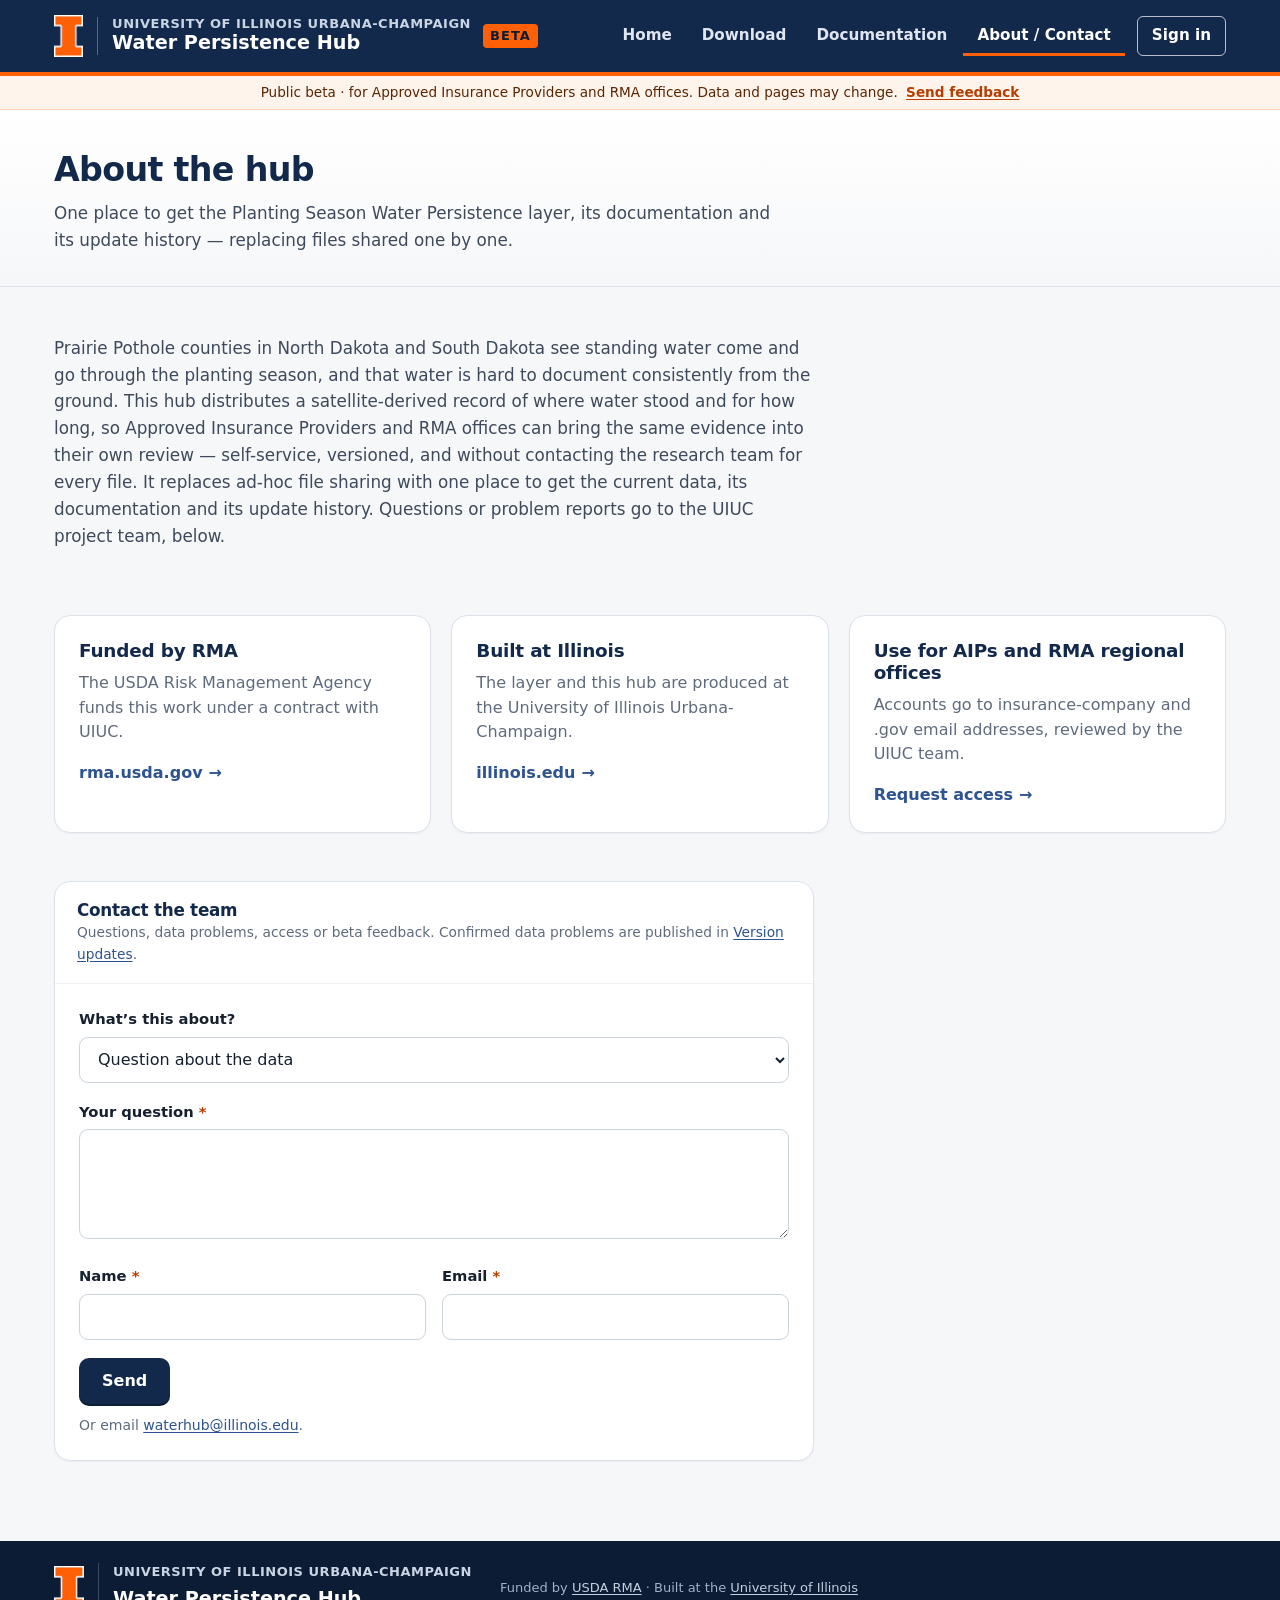
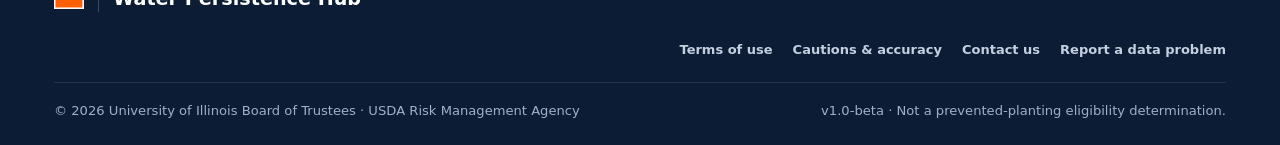
==== commit 46e81eb0: "Revise front end per Design Feedback v1 and polish pass - Data model: 0-100% share of usable days un" ====
--- a/about.html
+++ b/about.html
@@ -17,6 +17,11 @@
     </div>
   </div>
 
+  <!-- A1: what the layer is for and why it was built -->
+  <div class="wrap section-tight" style="padding-bottom:0">
+    <p class="about-lede">Prairie Pothole counties in North Dakota and South Dakota see standing water come and go through the planting season, and that water is hard to document consistently from the ground. This hub distributes a satellite-derived record of where water stood and for how long, so Approved Insurance Providers and RMA offices can bring the same evidence into their own review — self-service, versioned, and without contacting the research team for every file. It replaces ad-hoc file sharing with one place to get the current data, its documentation and its update history. Questions or problem reports go to the UIUC project team, below.</p>
+  </div>
+
   <div class="wrap section-tight">
     <div class="grid grid-3">
       <div class="card card-pad">
@@ -25,12 +30,12 @@
         <a class="link-arrow" href="https://www.rma.usda.gov/" target="_blank" rel="noopener">rma.usda.gov</a>
       </div>
       <div class="card card-pad">
-        <h3 style="display:flex;gap:12px;align-items:center"><img src="assets/img/illinois_block_i.png" width="243" height="351" alt="" style="height:30px;width:auto">Built at Illinois</h3>
+        <h3>Built at Illinois</h3>
         <p class="muted">The layer and this hub are produced at the University of Illinois Urbana-Champaign.</p>
         <a class="link-arrow" href="https://illinois.edu/" target="_blank" rel="noopener">illinois.edu</a>
       </div>
       <div class="card card-pad">
-        <h3>AIPs and RMA offices</h3>
+        <h3>Use for AIPs and RMA regional offices</h3>
         <p class="muted">Accounts go to insurance-company and .gov email addresses, reviewed by the UIUC team.</p>
         <a class="link-arrow" href="request-access.html">Request access</a>
       </div>
@@ -38,55 +43,76 @@
   </div>
 
   <div class="wrap" style="padding-bottom:80px">
-    <div class="grid grid-2" style="align-items:start">
-      <!-- Data questions (DOC-12) -->
-      <section class="card" id="contact" aria-labelledby="contact-h">
-        <div class="card-head"><div><h2 id="contact-h">Ask a question</h2><p>About the data, access or the site.</p></div></div>
-        <form class="card-pad" data-form="contact">
-          <div class="form-row">
-            <div class="field"><label for="c-name">Name <span class="req">*</span></label><input class="input" id="c-name" required autocomplete="name"></div>
-            <div class="field"><label for="c-email">Email <span class="req">*</span></label><input class="input" id="c-email" type="email" required autocomplete="email"></div>
+    <!-- One contact form; the type decides which extra fields appear (DOC-12, A8, H22/H23). -->
+    <section class="card contact-card" id="contact" aria-labelledby="contact-h">
+      <div class="card-head"><div><h2 id="contact-h">Contact the team</h2><p>Questions, data problems, access or beta feedback. Confirmed data problems are published in <a href="docs-updates.html">Version updates</a>.</p></div></div>
+      <form class="card-pad" data-form="contact">
+        <div class="field"><label for="c-type">What’s this about?</label>
+          <select class="input" id="c-type">
+            <option value="question">Question about the data</option>
+            <option value="problem">Report a data problem</option>
+            <option value="account">Account or access</option>
+            <option value="beta">Beta feedback</option>
+            <option value="other">Something else</option>
+          </select></div>
+        <fieldset class="report-fields" id="report-fields" hidden>
+          <legend class="sr-only">Where the problem is</legend>
+          <div class="form-row form-row-3">
+            <div class="field"><label for="r-county">County</label>
+              <select class="input" id="r-county"><option value="">Choose a county…</option></select></div>
+            <div class="field"><label for="r-year">Year</label><select class="input" id="r-year"><option>2025</option></select></div>
+            <div class="field"><label for="r-window">Planting window</label><select class="input" id="r-window"><option value="">Not sure</option><option value="default">Default</option><option value="corn">Corn</option><option value="soybean">Soybean</option></select></div>
           </div>
-          <div class="field"><label for="c-topic">Topic</label>
-            <select class="input" id="c-topic"><option>Using the data</option><option>My account</option><option>Something else</option></select></div>
-          <div class="field"><label for="c-msg">Message <span class="req">*</span></label><textarea class="input" id="c-msg" required></textarea></div>
-          <button class="btn btn-primary">Send question</button>
-          <p class="small muted" style="margin:10px 0 0">Or email <a href="mailto:waterhub@illinois.edu">waterhub@illinois.edu</a>.</p>
-        </form>
-      </section>
-
-      <div>
-        <!-- Data problems — a separate, obvious route (DOC-12) -->
-        <section class="card" id="report" aria-labelledby="report-h" style="border-color:#ffd3b8">
-          <div class="card-head" style="background:var(--orange-50);border-radius:16px 16px 0 0"><div><h2 id="report-h">Report a data problem</h2><p>Confirmed problems are published in <a href="docs-updates.html">Version updates</a>.</p></div></div>
-          <form class="card-pad" data-form="report">
-            <div class="form-row">
-              <div class="field"><label for="r-county">County</label><input class="input" id="r-county" placeholder="e.g. Ramsey, ND"></div>
-              <div class="field"><label for="r-cut">Cutoff</label><select class="input" id="r-cut"><option>Not sure</option><option>70%</option><option>80%</option><option>90%</option></select></div>
-            </div>
-            <div class="field"><label for="r-what">What looks wrong? <span class="req">*</span></label><textarea class="input" id="r-what" required placeholder="Location (coordinates if you have them), what you expected and what the layer shows."></textarea></div>
-            <div class="field"><label for="r-email">Your email <span class="req">*</span></label><input class="input" id="r-email" type="email" required></div>
-            <button class="btn btn-accent">Submit report</button>
-            <p class="small muted" style="margin:10px 0 0">Or email <a href="mailto:waterhub-issues@illinois.edu">waterhub-issues@illinois.edu</a>.</p>
-          </form>
-        </section>
-
-        <!-- Beta feedback (LAND-08) -->
-        <section class="card card-pad" id="feedback" style="margin-top:20px">
-          <h3 style="display:flex;gap:10px;align-items:center"><span class="pill pill-beta">Beta</span>Tell us how the hub works for you</h3>
-          <p class="muted">Was anything confusing? Missing? One sentence helps.</p>
-          <form data-form="feedback" style="display:flex;gap:10px;flex-wrap:wrap">
-            <label for="fb" class="sr-only">Feedback</label>
-            <input class="input" id="fb" required placeholder="Your feedback" style="flex:1;min-width:200px">
-            <button class="btn btn-secondary">Send</button>
-          </form>
-        </section>
-      </div>
-    </div>
+        </fieldset>
+        <div class="field"><label for="c-msg" id="c-msg-label">Message <span class="req">*</span></label><textarea class="input" id="c-msg" required></textarea></div>
+        <div class="form-row">
+          <div class="field"><label for="c-name">Name <span class="req">*</span></label><input class="input" id="c-name" required autocomplete="name"></div>
+          <div class="field"><label for="c-email">Email <span class="req">*</span></label><input class="input" id="c-email" type="email" required autocomplete="email"></div>
+        </div>
+        <button class="btn btn-primary" id="c-submit">Send</button>
+        <p class="small muted" style="margin:10px 0 0">Or email <a href="mailto:waterhub@illinois.edu">waterhub@illinois.edu</a>.</p>
+      </form>
+    </section>
   </div>
 </main>
+<script src="assets/data/counties.js"></script>
 <script src="js/content.js"></script>
 <script src="js/site.js"></script>
+<script>
+  // A4: reuse the same county list as the download page, so reports name
+  // counties consistently (grouped ND then SD, like the download search).
+  const rCounty = document.getElementById("r-county");
+  const byState = { ND: [], SD: [] };
+  COUNTIES.features.forEach(f => byState[f.properties.state]?.push(f.properties.name));
+  ["ND", "SD"].forEach(st => {
+    const grp = document.createElement("optgroup"); grp.label = st === "ND" ? "North Dakota" : "South Dakota";
+    byState[st].sort().forEach(name => { const o = document.createElement("option"); o.textContent = `${name} County, ${st}`; grp.append(o); });
+    rCounty.append(grp);
+  });
+  // The type picks the extra fields and the message prompt.
+  const type = document.getElementById("c-type"), msg = document.getElementById("c-msg");
+  const PROMPT = {
+    problem: ["What looks wrong?", "Location (coordinates if you have them), what you expected and what the layer shows."],
+    question: ["Your question", ""], account: ["Message", ""], beta: ["Your feedback", ""], other: ["Message", ""] };
+  function syncType() {
+    const [label, hint] = PROMPT[type.value];
+    document.getElementById("report-fields").hidden = type.value !== "problem";
+    document.getElementById("c-msg-label").firstChild.textContent = label + " ";
+    msg.placeholder = hint;
+    document.getElementById("c-submit").textContent = type.value === "problem" ? "Submit report" : "Send";
+  }
+  type.addEventListener("change", syncType);
+  // Old links still work: ?topic=beta (beta bar) and #report (docs, footer) preset the type.
+  function presetFromUrl() {
+    const preset = location.hash === "#report" ? "problem" : new URLSearchParams(location.search).get("topic");
+    if (preset && PROMPT[preset]) type.value = preset;
+    syncType();
+    if (location.hash === "#report") document.getElementById("contact").scrollIntoView();
+  }
+  window.addEventListener("hashchange", presetFromUrl);
+  // After forms.js restores any saved draft, so the visible fields match the restored type.
+  document.addEventListener("DOMContentLoaded", presetFromUrl);
+</script>
 <script src="js/forms.js"></script>
 </body>
 </html>
--- a/css/hub.css
+++ b/css/hub.css
@@ -41,14 +41,16 @@
   --radius-sm: 6px;
   --radius:    10px;
   --radius-lg: 16px;
-  --shadow-sm: 0 1px 2px rgba(16, 32, 60, .06);
-  --shadow:    0 1px 3px rgba(16, 32, 60, .08), 0 6px 20px rgba(16, 32, 60, .06);
-  --shadow-lg: 0 10px 40px rgba(16, 32, 60, .16);
+  --shadow-sm: 0 1px 2px rgba(16, 32, 60, .05);
+  --shadow:    0 1px 2px rgba(16, 32, 60, .05), 0 4px 12px -4px rgba(16, 32, 60, .10);
+  --shadow-lg: 0 1px 2px rgba(16, 32, 60, .06), 0 12px 28px -10px rgba(16, 32, 60, .22);
+  --ease:      cubic-bezier(.2, .7, .2, 1);
+  --dur:       160ms;
 
   --font: "Segoe UI", system-ui, -apple-system, "Helvetica Neue", Arial, sans-serif;
   --mono: "Cascadia Code", Consolas, "SFMono-Regular", Menlo, monospace;
 
-  --wrap: 1180px;
+  --wrap: 1220px;
   --header-h: 72px;
 }
 
@@ -86,7 +88,7 @@
 .skip-link:focus { top: 12px; color: #fff; }
 .muted { color: var(--ink-3); }
 .small { font-size: .875rem; }
-.eyebrow { font-size: .78rem; font-weight: 700; letter-spacing: .08em; text-transform: uppercase; color: var(--orange-700); margin-bottom: .6rem; display: block; }
+.eyebrow { font-size: .8125rem; font-weight: 700; letter-spacing: .08em; text-transform: uppercase; color: var(--navy-600); margin-bottom: .6rem; display: block; }
 
 /* ---------- Header (navy, Illinois Block I + school name) ---------- */
 .site-header { position: sticky; top: 0; z-index: 900; background: var(--navy-800); color: #fff; border-bottom: 4px solid var(--orange-500); }
@@ -95,9 +97,9 @@
 .brand:hover { color: #fff; }
 .block-i { width: auto; height: 42px; display: block; flex-shrink: 0; }
 .brand-text { display: flex; flex-direction: column; line-height: 1.15; padding-left: 14px; border-left: 1px solid rgba(255,255,255,.3); }
-.brand-school { font-size: .76rem; font-weight: 600; letter-spacing: .04em; text-transform: uppercase; color: #c9d4e5; }
+.brand-school { font-size: .8125rem; font-weight: 600; letter-spacing: .04em; text-transform: uppercase; color: #c9d4e5; }
 .brand-name { font-weight: 700; font-size: 1.2rem; color: #fff; }
-.beta-tag { font-size: .7rem; font-weight: 700; letter-spacing: .08em; text-transform: uppercase; color: var(--navy-900); background: var(--orange-500); border-radius: 4px; padding: 2px 7px; align-self: center; }
+.beta-tag { font-size: .8125rem; font-weight: 700; letter-spacing: .08em; text-transform: uppercase; color: var(--navy-900); background: var(--orange-500); border-radius: 4px; padding: 2px 7px; align-self: center; }
 .main-nav { margin-left: auto; }
 .main-nav ul { list-style: none; display: flex; gap: 2px; margin: 0; padding: 0; align-items: center; }
 .main-nav a, .nav-btn {
@@ -137,7 +139,7 @@
   .user-menu .menu .menu-head strong { color: #fff; }
 }
 @media (max-width: 560px) {
-  .brand-school { font-size: .62rem; }
+  .brand-school { font-size: .8125rem; }
   .brand-name { font-size: 1rem; }
   .block-i { height: 34px; }
   .brand { gap: 10px; }
@@ -196,14 +198,14 @@
 .callout-good { background: var(--good-bg); border-color: #bfe3c9; border-left-color: var(--good); color: #0b4d1f; }
 .callout-good svg { color: var(--good); }
 
-.badge { display: inline-flex; align-items: center; gap: 5px; font-size: .75rem; font-weight: 650; padding: 2px 9px; border-radius: 999px; background: var(--navy-50); color: var(--navy-700); border: 1px solid var(--navy-100); white-space: nowrap; }
+.badge { display: inline-flex; align-items: center; gap: 5px; font-size: .8125rem; font-weight: 650; padding: 2px 9px; border-radius: 999px; background: var(--navy-50); color: var(--navy-700); border: 1px solid var(--navy-100); white-space: nowrap; }
 .badge-good { background: var(--good-bg); color: var(--good); border-color: #bfe3c9; }
 .badge-warn { background: var(--warn-bg); color: var(--warn); border-color: #f3dc9f; }
 .badge-bad  { background: var(--bad-bg); color: var(--bad); border-color: #f1c6c1; }
 .badge-muted { background: #f1f3f6; color: var(--ink-3); border-color: var(--line); }
 .badge-dot::before { content: ""; width: 7px; height: 7px; border-radius: 50%; background: currentColor; }
 
-.sample-tag { display: inline-flex; gap: 6px; align-items: center; font-size: .75rem; font-weight: 600; color: var(--warn); background: var(--warn-bg); border: 1px dashed #e0c062; border-radius: 6px; padding: 3px 9px; }
+.sample-tag { display: inline-flex; gap: 6px; align-items: center; font-size: .8125rem; font-weight: 600; color: var(--warn); background: var(--warn-bg); border: 1px dashed #e0c062; border-radius: 6px; padding: 3px 9px; }
 
 /* ---------- Forms ---------- */
 .field { margin-bottom: 18px; }
@@ -229,18 +231,24 @@
 .site-footer { background: var(--navy-900); color: #c4cfdf; margin-top: 0; font-size: .92rem; }
 .site-footer a { color: #fff; }
 .site-footer .brand .brand-text { border-color: rgba(255,255,255,.2); }
-.footer-top { display: grid; grid-template-columns: 1.4fr 1fr 1fr 1fr; gap: 32px; padding: 48px 0 36px; }
-.footer-top h4 { color: #fff; font-size: .82rem; letter-spacing: .08em; text-transform: uppercase; margin-bottom: 12px; }
-.footer-top ul { list-style: none; margin: 0; padding: 0; display: grid; gap: 8px; }
-.footer-top ul a { color: #c4cfdf; text-decoration: none; }
-.footer-top ul a:hover { color: #fff; text-decoration: underline; }
+/* Slim two-row footer (G6–G8): logo + one credit line + 4 links, then the
+   copyright/version/disclaimer line. ~120px tall instead of ~320px. */
+.footer-row { display: flex; align-items: center; gap: 28px; padding: 22px 0; flex-wrap: wrap; }
+.footer-row .brand { flex-shrink: 0; }
+.footer-row p { margin: 0; font-size: .8125rem; color: #9fb0c8; }
+.footer-row p a { color: #c4cfdf; }
+.footer-row p a:hover { color: #fff; }
+.footer-row nav { margin-left: auto; display: flex; gap: 20px; flex-wrap: wrap; }
+.footer-row nav a { color: #c4cfdf; text-decoration: none; font-size: .8125rem; font-weight: 600; }
+.footer-row nav a:hover { color: #fff; text-decoration: underline; }
+@media (max-width: 760px) { .footer-row { flex-direction: column; align-items: flex-start; gap: 12px; } .footer-row nav { margin-left: 0; } }
 .funders { display: flex; gap: 14px; flex-wrap: wrap; margin-top: 16px; }
 .funder-mark { display: inline-flex; align-items: center; gap: 10px; background: rgba(255,255,255,.06); border: 1px solid rgba(255,255,255,.12); border-radius: 10px; padding: 10px 14px; text-decoration: none; color: #fff; }
 .funder-mark:hover { background: rgba(255,255,255,.1); color: #fff; }
 .funder-mark .fm-logo { font-weight: 800; letter-spacing: .02em; font-size: 1rem; }
-.funder-mark .fm-role { font-size: .72rem; color: #9fb0c8; display: block; line-height: 1.2; }
-.fm-usda { background: #fff; color: #005440; border-radius: 5px; padding: 2px 6px; font-size: .78rem; font-weight: 800; }
-.fm-illinois { background: var(--orange-500); color: var(--navy-900); border-radius: 5px; padding: 2px 6px; font-size: .78rem; font-weight: 800; }
+.funder-mark .fm-role { font-size: .8125rem; color: #9fb0c8; display: block; line-height: 1.2; }
+.fm-usda { background: #fff; color: #005440; border-radius: 5px; padding: 2px 6px; font-size: .8125rem; font-weight: 800; }
+.fm-illinois { background: var(--orange-500); color: var(--navy-900); border-radius: 5px; padding: 2px 6px; font-size: .8125rem; font-weight: 800; }
 .footer-bottom { border-top: 1px solid rgba(255,255,255,.1); padding: 18px 0 24px; display: flex; justify-content: space-between; gap: 16px; flex-wrap: wrap; font-size: .82rem; color: #9fb0c8; }
 @media (max-width: 860px) { .footer-top { grid-template-columns: 1fr 1fr; } }
 @media (max-width: 520px) { .footer-top { grid-template-columns: 1fr; } }
@@ -257,8 +265,7 @@
    ========================================================================= */
 .hero { position: relative; overflow: hidden; background: #fff; border-bottom: 1px solid var(--line); }
 .hero::before { content: ""; position: absolute; inset: 0; background:
-    radial-gradient(800px 400px at 85% 10%, rgba(31,111,209,.08), transparent 60%),
-    radial-gradient(600px 300px at 0% 100%, rgba(255,95,5,.05), transparent 60%); pointer-events: none; }
+    none; pointer-events: none; }
 .hero .wrap { position: relative; display: grid; grid-template-columns: 1.05fr .95fr; gap: 56px; align-items: center; padding-top: 64px; padding-bottom: 64px; }
 .hero h1 { margin-bottom: .45em; font-size: clamp(2rem, 3.2vw, 2.65rem); }
 .hero h1 em { font-style: normal; color: var(--water-600); }
@@ -268,7 +275,7 @@
 .hero-who svg { width: 18px; height: 18px; color: var(--navy-600); flex-shrink: 0; margin-top: 2px; }
 @media (max-width: 960px) { .hero .wrap { grid-template-columns: 1fr; gap: 36px; padding-top: 40px; } }
 
-.sample-card { position: relative; background: #fff; border: 1px solid var(--line); border-radius: 20px; box-shadow: var(--shadow-lg); padding: 16px; }
+.sample-card { position: relative; background: #fff; border: 1px solid var(--line); border-radius: 12px; box-shadow: var(--shadow); padding: 16px; }
 .sample-card figure { margin: 0; }
 .sample-map { position: relative; aspect-ratio: 1 / 1; border-radius: 12px; overflow: hidden; background:
     linear-gradient(0deg, rgba(19,41,75,.03), rgba(19,41,75,.03)),
@@ -276,23 +283,27 @@
     repeating-linear-gradient(90deg, transparent 0 31px, rgba(19,41,75,.05) 31px 32px), #f8f9fb; display: grid; place-items: center; }
 .sample-img { position: relative; width: 88%; }
 .sample-img > img { display: block; width: 100%; height: auto; filter: drop-shadow(0 2px 4px rgba(19,41,75,.12)); }
-.lens-marker { position: absolute; width: 4%; aspect-ratio: 1; border: 2px solid var(--orange-500); border-radius: 2px; box-shadow: 0 0 0 2px #fff; transform: translate(-50%, -50%); }
-.zoom-lens { position: absolute; right: 12px; bottom: 12px; width: 36%; aspect-ratio: 1; border-radius: 10px; border: 3px solid #fff; outline: 2px solid var(--orange-500); box-shadow: var(--shadow-lg); overflow: hidden; background: var(--field); }
-.zoom-lens img { display: block; width: 100%; height: 100%; image-rendering: pixelated; }
-.zoom-lens span { position: absolute; left: 6px; top: 6px; background: rgba(12,28,53,.85); color: #fff; font-size: .7rem; font-weight: 600; padding: 2px 7px; border-radius: 4px; }
-.sample-card figcaption { display: flex; justify-content: space-between; align-items: center; gap: 12px; padding: 14px 4px 2px; flex-wrap: wrap; }
-.sample-card figcaption strong { color: var(--navy-800); display: block; font-size: .98rem; }
-.legend { display: flex; gap: 14px; flex-wrap: wrap; font-size: .82rem; color: var(--ink-2); }
-.legend span { display: inline-flex; align-items: center; gap: 6px; }
-.legend i { width: 14px; height: 14px; border-radius: 3px; display: inline-block; border: 1px solid rgba(0,0,0,.08); }
+.sample-card figcaption { padding: 14px 4px 2px; }
+.sample-card figcaption strong { color: var(--navy-800); display: block; font-size: 1rem; margin-bottom: 2px; }
+.sample-tagline { display: block; font-size: .8125rem; color: var(--ink-3); }
+/* Continuous 0–100% legend (P1): the raster is a percentage, not three files. */
+.legend-bar { margin-top: 10px; }
+.legend-bar .bar { height: 10px; border-radius: 5px; background: linear-gradient(90deg, #ece7d6 0%, #cfe2f7 15%, #7eb6e8 45%, #3680d4 70%, #0e4092 100%); border: 1px solid rgba(0,0,0,.08); }
+.legend-bar .ticks { display: flex; justify-content: space-between; font-size: .75rem; color: var(--ink-3); margin-top: 4px; }
+.legend-bar .cap { font-size: .8125rem; color: var(--ink-2); margin-top: 6px; }
 
 .facts { background: var(--navy-800); color: #fff; }
-.facts ul { list-style: none; margin: 0; padding: 0; display: grid; grid-template-columns: 1.3fr repeat(4, 1fr); }
+.facts ul { list-style: none; margin: 0; padding: 0; display: grid; grid-template-columns: 1.3fr repeat(3, 1fr); }
 .facts li { padding: 22px 22px; border-left: 1px solid rgba(255,255,255,.12); display: flex; gap: 12px; align-items: flex-start; }
 .facts li:first-child { border-left: 0; padding-left: 0; }
 .facts svg { width: 26px; height: 26px; color: var(--water-300); flex-shrink: 0; margin-top: 2px; }
-.facts .k { display: block; font-size: .74rem; font-weight: 600; letter-spacing: .07em; text-transform: uppercase; color: #a9bad3; }
+.facts .k { display: block; font-size: .8125rem; font-weight: 600; letter-spacing: .07em; text-transform: uppercase; color: #a9bad3; }
 .facts .v { display: block; font-size: 1.05rem; font-weight: 650; line-height: 1.3; margin-top: 2px; }
+.fact-note { display: block; font-size: .8125rem; color: #ffb58a; margin-top: 4px; font-weight: 500; } /* H2: flag limited beta coverage */
+.badge-dot-good, .badge-dot-warn, .badge-dot-muted { display: inline-block; width: 7px; height: 7px; border-radius: 50%; margin-right: 7px; vertical-align: middle; }
+.badge-dot-good { background: var(--good); }
+.badge-dot-warn { background: var(--warn); }
+.badge-dot-muted { background: var(--ink-3); }
 @media (max-width: 960px) {
   .facts ul { grid-template-columns: 1fr 1fr; }
   .facts li { border-left: 0; border-top: 1px solid rgba(255,255,255,.12); padding: 16px 0; }
@@ -347,7 +358,7 @@
 .news-item .muted { font-size: .9rem; }
 @media (max-width: 640px) { .news-item { grid-template-columns: 1fr; gap: 4px; } }
 
-.access-band { background: linear-gradient(120deg, var(--navy-800), var(--navy-700)); color: #fff; border-radius: 20px; padding: 36px 40px; display: grid; grid-template-columns: 1fr auto; gap: 24px; align-items: center; position: relative; overflow: hidden; }
+.access-band { background: var(--navy-800); box-shadow: inset 0 1px 0 rgba(255,255,255,.08); color: #fff; border-radius: 12px; padding: 36px 40px; display: grid; grid-template-columns: 1fr auto; gap: 24px; align-items: center; position: relative; overflow: hidden; }
 .access-band h2 { color: #fff; margin-bottom: .3em; }
 .access-band p { color: #d0dbeb; margin: 0; max-width: 640px; }
 .access-band .btn-secondary { border-color: transparent; }
@@ -380,7 +391,7 @@
 .combo-list li[aria-selected="true"], .combo-list li:hover { background: var(--navy-50); }
 .combo-list li[aria-disabled="true"] { color: var(--ink-3); cursor: not-allowed; }
 .combo-list li .tick { color: var(--good); font-weight: 700; }
-.combo-list .group { font-size: .72rem; font-weight: 700; text-transform: uppercase; letter-spacing: .08em; color: var(--ink-3); padding: 8px 10px 4px; cursor: default; }
+.combo-list .group { font-size: .8125rem; font-weight: 700; text-transform: uppercase; letter-spacing: .08em; color: var(--ink-3); padding: 8px 10px 4px; cursor: default; }
 .combo-list .group:hover { background: none; }
 .quick-row { display: flex; gap: 8px; margin-top: 10px; flex-wrap: wrap; }
 .chip-btn { display: inline-flex; align-items: center; gap: 6px; height: 32px; padding: 0 12px; border-radius: 999px; border: 1.5px solid var(--line); background: #fff; font: 600 .84rem var(--font); color: var(--navy-700); cursor: pointer; }
@@ -395,50 +406,62 @@
 
 .seg { display: grid; grid-template-columns: repeat(4, 1fr); gap: 8px; }
 .seg button { position: relative; height: 54px; border-radius: 10px; border: 1.5px solid var(--line); background: #fff; font: 700 1rem var(--font); color: var(--ink); cursor: pointer; display: flex; flex-direction: column; align-items: center; justify-content: center; line-height: 1.1; }
-.seg button small { font-size: .68rem; font-weight: 600; color: var(--ink-3); margin-top: 3px; }
+.seg button small { font-size: .8125rem; font-weight: 600; color: var(--ink-3); margin-top: 3px; }
 .seg button:hover:not(:disabled) { border-color: var(--navy-600); }
 .seg button[aria-pressed="true"] { border-color: var(--navy-800); background: var(--navy-800); color: #fff; }
 .seg button[aria-pressed="true"] small { color: #c4cfdf; }
 .seg button:disabled { background: repeating-linear-gradient(135deg, #f6f7f9 0 6px, #eff1f4 6px 12px); color: #8a93a2; cursor: not-allowed; }
 
-.window-card { border: 1.5px solid var(--navy-800); border-radius: 10px; padding: 12px 14px; background: var(--navy-50); }
-.window-card .row { display: flex; justify-content: space-between; align-items: center; gap: 10px; }
-.window-card strong { color: var(--navy-800); }
-.timeline { position: relative; height: 26px; margin-top: 12px; }
-.timeline .track { position: absolute; left: 0; right: 0; top: 8px; height: 8px; border-radius: 4px; background: #dfe4ec; }
-.timeline .range { position: absolute; top: 8px; height: 8px; border-radius: 4px; background: var(--water-600); }
-.timeline .ticks { position: absolute; left: 0; right: 0; top: 18px; display: flex; justify-content: space-between; font-size: .7rem; color: var(--ink-3); font-weight: 600; }
-.subwin { margin-top: 10px; font-size: .84rem; color: var(--ink-3); display: flex; gap: 8px; align-items: flex-start; }
-.subwin svg { width: 16px; height: 16px; flex-shrink: 0; margin-top: 2px; }
-
-.cutoffs { display: grid; gap: 8px; }
-.cutoff { display: grid; grid-template-columns: 22px 1fr auto; gap: 12px; align-items: center; padding: 12px 14px; border: 1.5px solid var(--line); border-radius: 10px; cursor: pointer; background: #fff; transition: border-color .15s, background .15s; }
-.cutoff:hover { border-color: var(--navy-600); }
-.cutoff input { width: 18px; height: 18px; accent-color: var(--navy-800); margin: 0; }
-.cutoff .t { font-weight: 700; color: var(--ink); display: flex; align-items: center; gap: 8px; }
-.cutoff .d { font-size: .84rem; color: var(--ink-2); line-height: 1.4; margin-top: 2px; }
-.cutoff .swatch { width: 34px; height: 34px; border-radius: 8px; display: grid; place-items: center; }
-.cutoff:has(input:checked) { border-color: var(--navy-800); background: var(--navy-50); box-shadow: inset 0 0 0 1px var(--navy-800); }
+/* Step 1: counties (H14–H16, D12) */
+.step-hint { font-weight: 500; font-size: .8125rem; color: var(--ink-3); text-transform: none; letter-spacing: 0; }
+.selected-panel { background: var(--navy-50); border: 1px solid var(--navy-100); border-radius: 10px; padding: 12px 14px; margin-top: 10px; }
+.selected-panel-head { display: flex; justify-content: space-between; align-items: center; gap: 10px; font-size: .8125rem; font-weight: 700; color: var(--navy-800); }
+.link-btn { background: none; border: 0; padding: 0; color: var(--ink-3); font: 600 .8125rem var(--font); cursor: pointer; text-decoration: underline; text-underline-offset: 2px; }
+.link-btn:hover { color: var(--bad); }
+
+/* Step 2: years (H17) */
+.year-grid { display: grid; grid-template-columns: repeat(auto-fit, minmax(84px, 1fr)); gap: 8px; }
+.year-opt { display: flex; flex-direction: column; align-items: center; justify-content: center; gap: 2px; height: 58px; border-radius: 10px; border: 1.5px solid var(--line); background: #fff; cursor: pointer; position: relative; }
+.year-opt input { position: absolute; inset: 0; margin: 0; opacity: 0; cursor: pointer; }
+.year-opt-y { font-weight: 700; font-size: 1rem; color: var(--ink); }
+.year-opt-s { font-size: .75rem; font-weight: 600; color: var(--ink-3); }
+.year-opt:has(input:checked) { border-color: var(--navy-800); background: var(--navy-800); }
+.year-opt:has(input:checked) .year-opt-y, .year-opt:has(input:checked) .year-opt-s { color: #fff; }
+.year-opt:has(input:checked) .year-opt-s { color: #c4cfdf; }
+.year-opt.is-disabled { background: repeating-linear-gradient(135deg, #f6f7f9 0 6px, #eff1f4 6px 12px); cursor: not-allowed; }
+.year-opt.is-disabled .year-opt-y, .year-opt.is-disabled .year-opt-s { color: #8a93a2; }
+.year-opt:has(input:focus-visible) { outline: 3px solid var(--navy-600); outline-offset: 2px; }
+
+/* Step 3: planting window (H18, D11) */
+.window-options { display: grid; gap: 8px; }
+.window-opt { display: flex; align-items: flex-start; gap: 12px; padding: 12px 14px; border: 1.5px solid var(--line); border-radius: 10px; cursor: pointer; background: #fff; }
+.window-opt:hover { border-color: var(--navy-600); }
+.window-opt input { width: 18px; height: 18px; accent-color: var(--navy-800); margin-top: 2px; flex-shrink: 0; }
+.window-opt-t { font-weight: 700; color: var(--ink); display: flex; align-items: center; gap: 8px; }
+.window-opt-d { display: block; font-size: .8125rem; color: var(--ink-2); line-height: 1.4; margin-top: 2px; }
+.window-opt:has(input:checked) { border-color: var(--navy-800); background: var(--navy-50); box-shadow: inset 0 0 0 1px var(--navy-800); }
 
 .dl-summary { border-top: 1px solid var(--line); padding: 16px 24px 20px; background: #fbfcfd; box-shadow: 0 -8px 24px rgba(16,32,60,.05); }
 .summary-text { font-size: .98rem; font-weight: 600; color: var(--navy-800); margin-bottom: 10px; min-height: 1.5em; }
 .summary-text.empty { color: var(--ink-3); font-weight: 500; }
 .summary-stats { display: grid; grid-template-columns: repeat(3, 1fr); gap: 8px; margin-bottom: 12px; }
 .summary-stats div { background: #fff; border: 1px solid var(--line); border-radius: 8px; padding: 6px 10px; }
-.summary-stats .k { font-size: .7rem; font-weight: 700; letter-spacing: .06em; text-transform: uppercase; color: var(--ink-3); display: block; }
+.summary-stats .k { font-size: .8125rem; font-weight: 700; letter-spacing: .06em; text-transform: uppercase; color: var(--ink-3); display: block; }
 .summary-stats .v { font-size: 1rem; font-weight: 700; color: var(--ink); font-variant-numeric: tabular-nums; }
 .route-note { font-size: .82rem; color: var(--ink-3); margin: 10px 0 0; display: flex; gap: 6px; align-items: flex-start; }
 .route-note svg { width: 15px; height: 15px; flex-shrink: 0; margin-top: 2px; }
 .summary-links { display: flex; justify-content: space-between; margin-top: 10px; gap: 10px; }
 .summary-links button { background: none; border: 0; padding: 0; color: var(--navy-600); font: 600 .84rem var(--font); cursor: pointer; display: inline-flex; gap: 5px; align-items: center; }
 .summary-links button:hover { text-decoration: underline; }
+.summary-links button:disabled { color: var(--ink-3); cursor: not-allowed; text-decoration: none; }
+.dl-warn { margin: 4px 0 14px; }
 .summary-links svg { width: 15px; height: 15px; }
 
 .dl-map-wrap { position: relative; min-width: 0; }
 #map { position: absolute; inset: 0; background: #eef2f7; }
 .map-card { position: absolute; z-index: 500; background: rgba(255,255,255,.97); border: 1px solid var(--line); border-radius: 12px; box-shadow: var(--shadow); }
 .map-legend { left: 16px; bottom: 16px; padding: 12px 14px; font-size: .82rem; }
-.map-legend h3 { font-size: .75rem; text-transform: uppercase; letter-spacing: .07em; color: var(--ink-3); margin: 0 0 8px; }
+.map-legend h3 { font-size: .8125rem; text-transform: uppercase; letter-spacing: .07em; color: var(--ink-3); margin: 0 0 8px; }
 .map-legend ul { list-style: none; margin: 0; padding: 0; display: grid; gap: 6px; }
 .map-legend li { display: flex; align-items: center; gap: 8px; color: var(--ink-2); }
 .map-legend i { width: 16px; height: 12px; border-radius: 3px; display: inline-block; }
@@ -448,8 +471,24 @@
 .map-tools svg { width: 18px; height: 18px; }
 .map-hint { left: 50%; top: 16px; transform: translateX(-50%); padding: 8px 14px; font-size: .86rem; color: var(--ink-2); display: flex; align-items: center; gap: 8px; white-space: nowrap; }
 .map-hint svg { width: 16px; height: 16px; color: var(--navy-600); }
-.preview-toggle { right: 16px; bottom: 16px; padding: 10px 14px; font-size: .86rem; display: flex; gap: 10px; align-items: center; }
-.preview-toggle[hidden] { display: none; }
+
+/* Results-viewer toolbar (D13): the map doubles as a results preview once a
+   county is selected. Only Ramsey, ND 2025 has a real rendered preview in
+   this prototype — see REFINEMENT.md on feasibility for the rest. */
+.viewer-bar { position: absolute; left: 16px; right: 16px; top: 16px; z-index: 500; background: rgba(255,255,255,.97); border: 1px solid var(--line); border-radius: 12px; box-shadow: var(--shadow); padding: 10px 16px; display: flex; align-items: center; gap: 22px; flex-wrap: wrap; }
+.viewer-group { display: flex; align-items: center; gap: 8px; }
+.viewer-label { font-size: .75rem; font-weight: 700; letter-spacing: .05em; text-transform: uppercase; color: var(--ink-3); }
+.viewer-sub { font-size: .8125rem; color: var(--ink-3); }
+.viewer-step { width: 26px; height: 26px; border-radius: 50%; border: 1.5px solid var(--line); background: #fff; cursor: pointer; font-size: 1rem; line-height: 1; color: var(--navy-800); display: grid; place-items: center; }
+.viewer-step:hover:not(:disabled) { border-color: var(--navy-600); }
+.viewer-step:disabled { opacity: .4; cursor: default; }
+.viewer-select { height: 32px; border-radius: 7px; border: 1.5px solid var(--line); background: #fff; font: 600 .875rem var(--font); padding: 0 8px; color: var(--ink); }
+.viewer-seg { display: inline-flex; border: 1.5px solid var(--line); border-radius: 8px; overflow: hidden; }
+.viewer-seg button { border: 0; background: #fff; height: 30px; padding: 0 11px; font: 700 .8125rem var(--font); color: var(--ink-2); cursor: pointer; border-right: 1px solid var(--line); }
+.viewer-seg button:last-child { border-right: 0; }
+.viewer-seg button[aria-pressed="true"] { background: var(--navy-800); color: #fff; }
+.viewer-preview-tag { margin-left: auto; }
+@media (max-width: 900px) { .viewer-bar { gap: 14px; } .viewer-preview-tag { margin-left: 0; } }
 .leaflet-container { font-family: var(--font); background: #eef2f7; }
 .leaflet-tooltip.county-tip { background: var(--navy-900); color: #fff; border: 0; border-radius: 8px; padding: 7px 10px; font-size: .84rem; box-shadow: var(--shadow); }
 .leaflet-tooltip.county-tip::before { display: none; }
@@ -463,7 +502,7 @@
 .status-steps span { flex: 1; height: 6px; border-radius: 3px; background: #e3e7ee; }
 .status-steps span.on { background: var(--water-600); }
 .status-steps span.ok { background: var(--good); }
-.progress-label { font-size: .8rem; color: var(--ink-3); margin-top: 6px; display: flex; justify-content: space-between; }
+.progress-label { font-size: .8125rem; color: var(--ink-3); margin-top: 6px; display: flex; justify-content: space-between; }
 .spin { width: 16px; height: 16px; border: 2px solid var(--water-100); border-top-color: var(--water-600); border-radius: 50%; animation: spin .8s linear infinite; display: inline-block; }
 @keyframes spin { to { transform: rotate(360deg); } }
 
@@ -484,7 +523,7 @@
    ========================================================================= */
 .docs-layout { display: grid; grid-template-columns: 250px minmax(0, 1fr); gap: 48px; padding: 40px 24px 80px; }
 .docs-nav { position: sticky; top: calc(var(--header-h) + 24px); align-self: start; }
-.docs-nav h2 { font-size: .75rem; letter-spacing: .08em; text-transform: uppercase; color: var(--ink-3); margin-bottom: 10px; }
+.docs-nav h2 { font-size: .8125rem; letter-spacing: .08em; text-transform: uppercase; color: var(--ink-3); margin-bottom: 10px; }
 .docs-nav ul { list-style: none; margin: 0 0 24px; padding: 0; display: grid; gap: 2px; }
 .docs-nav a { display: flex; align-items: center; gap: 10px; padding: 9px 12px; border-radius: 8px; color: var(--ink-2); text-decoration: none; font-weight: 600; font-size: .95rem; border-left: 3px solid transparent; }
 .docs-nav a svg { width: 18px; height: 18px; color: var(--ink-3); }
@@ -548,9 +587,15 @@
 .doc-card:hover { border-color: var(--navy-600); box-shadow: var(--shadow); transform: translateY(-1px); color: inherit; }
 .doc-card .ic { width: 46px; height: 46px; border-radius: 12px; background: var(--navy-50); color: var(--navy-700); display: grid; place-items: center; flex-shrink: 0; }
 .doc-card .ic svg { width: 24px; height: 24px; }
-.doc-card h3 { margin: 2px 0 4px; }
+.doc-card h3 { margin: 2px 0 4px; display: flex; align-items: center; gap: 8px; flex-wrap: wrap; }
 .doc-card p { margin: 0; color: var(--ink-2); font-size: .94rem; }
 @media (max-width: 700px) { .doc-cards { grid-template-columns: 1fr; } }
+
+/* C1: a visibly lighter block than the doc-card grid above it */
+.docs-help-row { margin-top: 32px; padding-top: 24px; border-top: 1px solid var(--line); }
+.docs-help-row .eyebrow { margin-bottom: 14px; }
+.about-lede { max-width: 760px; font-size: 1.05rem; color: var(--ink-2); line-height: 1.7; }
+.docs-help-row h3 { font-size: 1.02rem; margin-bottom: 4px; }
 
 /* =========================================================================
    Auth / forms pages
@@ -581,7 +626,7 @@
 @media (max-width: 620px) { .form-row { grid-template-columns: 1fr; } }
 .timeline-steps { list-style: none; margin: 0; padding: 0; display: grid; gap: 14px; }
 .timeline-steps li { display: grid; grid-template-columns: 30px 1fr; gap: 10px; font-size: .92rem; }
-.timeline-steps li b { width: 26px; height: 26px; border-radius: 50%; background: var(--navy-50); color: var(--navy-700); display: grid; place-items: center; font-size: .8rem; border: 1.5px solid var(--navy-100); }
+.timeline-steps li b { width: 26px; height: 26px; border-radius: 50%; background: var(--navy-50); color: var(--navy-700); display: grid; place-items: center; font-size: .8125rem; border: 1.5px solid var(--navy-100); }
 .timeline-steps strong { display: block; color: var(--ink); }
 .timeline-steps span { color: var(--ink-3); }
 
@@ -604,7 +649,7 @@
    ========================================================================= */
 .table-wrap { overflow-x: auto; }
 table.data { width: 100%; border-collapse: collapse; font-size: .9rem; }
-table.data th { text-align: left; font-size: .76rem; letter-spacing: .05em; text-transform: uppercase; color: var(--ink-3); font-weight: 700; padding: 10px 14px; border-bottom: 1px solid var(--line); background: #fbfcfd; white-space: nowrap; }
+table.data th { text-align: left; font-size: .8125rem; letter-spacing: .05em; text-transform: uppercase; color: var(--ink-3); font-weight: 700; padding: 10px 14px; border-bottom: 1px solid var(--line); background: #fbfcfd; white-space: nowrap; }
 table.data td { padding: 12px 14px; border-bottom: 1px solid var(--line-2); vertical-align: middle; }
 table.data tr:last-child td { border-bottom: 0; }
 table.data tbody tr:hover { background: #fafbfd; }
@@ -621,14 +666,14 @@
    ========================================================================= */
 .admin-shell { display: grid; grid-template-columns: 240px minmax(0, 1fr); min-height: calc(100vh - var(--header-h) - 36px); }
 .admin-side { background: #fff; border-right: 1px solid var(--line); padding: 22px 14px; }
-.admin-side h2 { font-size: .72rem; letter-spacing: .09em; text-transform: uppercase; color: var(--ink-3); padding: 0 10px; margin: 0 0 10px; }
+.admin-side h2 { font-size: .8125rem; letter-spacing: .09em; text-transform: uppercase; color: var(--ink-3); padding: 0 10px; margin: 0 0 10px; }
 .admin-side ul { list-style: none; margin: 0 0 24px; padding: 0; display: grid; gap: 2px; }
 .admin-side button { width: 100%; display: flex; align-items: center; gap: 10px; padding: 10px 12px; border-radius: 8px; border: 0; background: none; font: 600 .93rem var(--font); color: var(--ink-2); cursor: pointer; text-align: left; }
 .admin-side button svg { width: 18px; height: 18px; color: var(--ink-3); }
 .admin-side button:hover { background: var(--navy-50); color: var(--navy-800); }
 .admin-side button[aria-selected="true"] { background: var(--navy-800); color: #fff; }
 .admin-side button[aria-selected="true"] svg { color: #fff; }
-.admin-side .count { margin-left: auto; background: var(--orange-500); color: #1b0d00; font-size: .72rem; border-radius: 999px; padding: 1px 8px; font-weight: 700; }
+.admin-side .count { margin-left: auto; background: var(--orange-500); color: #1b0d00; font-size: .8125rem; border-radius: 999px; padding: 1px 8px; font-weight: 700; }
 .admin-main { padding: 28px 32px 60px; min-width: 0; }
 .admin-top { display: flex; align-items: flex-end; justify-content: space-between; gap: 16px; margin-bottom: 22px; flex-wrap: wrap; }
 .admin-top h1 { font-size: 1.6rem; margin: 0; }
@@ -653,14 +698,14 @@
 .chart-card.span-2 { grid-column: 1 / -1; }
 .chart-body { padding: 14px 22px 18px; position: relative; }
 .chart-body svg { display: block; width: 100%; height: auto; overflow: visible; }
-.chart-tip { position: absolute; pointer-events: none; background: var(--navy-900); color: #fff; padding: 7px 10px; border-radius: 8px; font-size: .8rem; box-shadow: var(--shadow); opacity: 0; transition: opacity .1s; white-space: nowrap; z-index: 5; }
+.chart-tip { position: absolute; pointer-events: none; background: var(--navy-900); color: #fff; padding: 7px 10px; border-radius: 8px; font-size: .8125rem; box-shadow: var(--shadow); opacity: 0; transition: opacity .1s; white-space: nowrap; z-index: 5; }
 .chart-tip b { display: block; font-size: .9rem; }
 .table-toggle { font-size: .82rem; }
 .funnel-row { display: grid; grid-template-columns: 170px 1fr 70px; gap: 12px; align-items: center; margin-bottom: 12px; font-size: .9rem; }
 .funnel-row .bar-track { height: 22px; background: #f1f3f6; border-radius: 0 4px 4px 0; }
 .funnel-row .bar-fill { height: 100%; border-radius: 0 4px 4px 0; }
 .funnel-row .num { text-align: right; font-weight: 700; font-variant-numeric: tabular-nums; }
-.funnel-row .drop { grid-column: 2 / 4; font-size: .78rem; color: var(--ink-3); margin-top: -8px; }
+.funnel-row .drop { grid-column: 2 / 4; font-size: .8125rem; color: var(--ink-3); margin-top: -8px; }
 .domain-list { list-style: none; margin: 0; padding: 0; }
 .domain-list li { display: flex; align-items: center; gap: 12px; padding: 11px 22px; border-bottom: 1px solid var(--line-2); font-size: .93rem; }
 .domain-list li code { background: none; border: 0; padding: 0; font-size: .92rem; color: var(--ink); font-weight: 600; }
@@ -695,6 +740,6 @@
 .credit { display: flex; align-items: center; gap: 12px; text-decoration: none; color: var(--ink); }
 .credit:hover .credit-name { text-decoration: underline; }
 .credit img { height: 40px; width: auto; }
-.credit-role { display: block; font-size: .72rem; font-weight: 600; letter-spacing: .06em; text-transform: uppercase; color: var(--ink-3); }
+.credit-role { display: block; font-size: .8125rem; font-weight: 600; letter-spacing: .06em; text-transform: uppercase; color: var(--ink-3); }
 .credit-name { display: block; font-weight: 700; color: var(--navy-800); font-size: .9rem; line-height: 1.3; }
 .credit-sep { width: 1px; height: 36px; background: var(--line); }
--- a/css/refinement.css
+++ b/css/refinement.css
@@ -27,7 +27,7 @@
 .inline-status:empty { display: none; }
 .inline-status.error { color: var(--bad); padding: 10px 14px; background: var(--bad-bg); border-radius: 8px; }
 .inline-status.good { color: #0b4d1f; padding: 10px 14px; background: var(--good-bg); border-radius: 8px; }
-.prototype-note { font-size: .8rem; color: var(--ink-3); line-height: 1.5; }
+.prototype-note { font-size: .8125rem; color: var(--ink-3); line-height: 1.5; }
 .empty-state { padding: 40px 24px; text-align: center; }
 .form-result { padding: 40px; }
 .form-result-note { margin-top: 16px; }
@@ -42,7 +42,7 @@
 table.data caption { text-align: left; padding: 12px 14px; color: var(--ink-3); font-size: .875rem; }
 
 /* ---------- Home hero headline (serif display, as in the Codex draft) ---------- */
-:root { --editorial: "Iowan Old Style", "Palatino Linotype", "Book Antiqua", Georgia, serif; }
+:root { --editorial: Georgia, "Palatino Linotype", "Book Antiqua", serif; } /* Georgia renders the same on Windows and macOS (G2) */
 body[data-page="home"] .hero h1 { font: 400 clamp(2.75rem, 5.1vw, 4.4rem)/1.06 var(--editorial); letter-spacing: -.045em; max-width: 11ch; margin: 20px 0 24px; text-wrap: balance; }
 body[data-page="home"] .hero h1 em { display: block; font-style: italic; color: var(--navy-700); }
 body[data-page="home"] .hero-lede { font-size: 1.125rem; line-height: 1.7; max-width: 45ch; }
@@ -55,11 +55,9 @@
 .nav-toggle { width: auto; flex: 0 0 auto; }
 .user-menu .menu { top: 49px; }
 .user-menu .menu a, .user-menu .menu button { min-height: 40px; }
-.footer-top a { display: inline-block; padding-block: 3px; }
-.footer-top > div { min-width: 0; }
-.footer-top .brand { display: flex; align-items: center; gap: 14px; padding-block: 0; }
-.footer-top .block-i { width: 30px; height: 44px; flex: 0 0 30px; object-fit: contain; }
-.footer-top .brand-text { display: flex; flex-direction: column; gap: 5px; line-height: 1.35; }
+.footer-row .brand { display: flex; align-items: center; gap: 14px; }
+.footer-row .block-i { width: 30px; height: 44px; flex: 0 0 30px; object-fit: contain; }
+.footer-row .brand-text { display: flex; flex-direction: column; gap: 5px; line-height: 1.35; }
 
 /* ---------- Docs ---------- */
 .doc .table-wrap { margin-block: 12px 20px; border: 1px solid var(--line); border-radius: 8px; }
@@ -90,7 +88,7 @@
 .cutoff .t { flex-wrap: wrap; line-height: 1.35; }
 .cutoff .d { display: block; margin-top: 5px; }
 .cutoff:has(:focus-visible) { outline: 3px solid var(--navy-600); outline-offset: 2px; }
-.seg button small { font-size: .72rem; }
+.seg button small { font-size: .8125rem; }
 .seg button:disabled { color: var(--ink-3); }
 .chip-btn { min-height: 36px; }
 .chip { height: auto; min-height: 32px; }
@@ -108,7 +106,7 @@
 .dl-summary { max-height: 56%; overflow-y: auto; overscroll-behavior: contain; }
 .map-error { position: absolute; inset: 24px; display: grid; place-content: center; max-width: 440px; margin-inline: auto; }
 .map-error h2 { font-size: 1.35rem; }
-.map-image-status { bottom: 108px; left: 16px; padding: 8px 12px; font-size: .8125rem; max-width: calc(100% - 90px); }
+.map-image-status { bottom: 132px; left: 16px; padding: 8px 12px; font-size: .8125rem; max-width: min(480px, calc(100% - 90px)); }
 
 /* Short desktop viewports (13" laptops): keep the summary and the primary
    action pinned in view by tightening the panel instead of scrolling the page. */
@@ -141,7 +139,7 @@
 /* ---------- Responsive ---------- */
 @media (max-width: 1100px) {
   .main-nav a, .nav-btn { padding-inline: 10px; }
-  .brand-school { font-size: .67rem; }
+  .brand-school { font-size: .8125rem; }
 }
 @media (max-width: 1024px) { .dl-shell { grid-template-columns: 380px minmax(0, 1fr); } }
 @media (max-width: 960px) {
@@ -170,7 +168,7 @@
   .wrap { padding-inline: 18px; }
   .site-header .wrap { gap: 8px; }
   .brand { flex: 1 1 auto; gap: 8px; }
-  .brand-school { font-size: .6rem; letter-spacing: 0; }
+  .brand-school { font-size: .8125rem; letter-spacing: 0; }
   .brand-name { font-size: .9375rem; }
   .brand-text { padding-left: 8px; }
   .block-i { height: 32px; }
@@ -187,6 +185,70 @@
   .modal-head, .modal-body { padding-inline: 20px; }
   .modal-foot { padding: 16px 20px; }
 }
+/* =========================================================================
+   Polish pass — 2026-10-11
+   One motion curve, real pressed states, tight surfaces, and overflow guards.
+   ========================================================================= */
+
+/* Motion: one curve and one duration everywhere; never `transition: all`. */
+button, .btn, .nav-btn, .chip-btn, .doc-card, .news-item, .combo-list li,
+.year-opt, .window-opt, .viewer-seg button, .viewer-step, .input, .link-arrow::after {
+  transition-property: background-color, border-color, color, box-shadow, transform;
+  transition-timing-function: var(--ease); transition-duration: var(--dur);
+}
+/* Buttons keep text colour un-animated (avoids a grey flash when a CTA enables). */
+.btn { transition-property: background-color, border-color, box-shadow, transform; }
+.step-num { transition: background-color var(--dur) var(--ease), border-color var(--dur) var(--ease), color var(--dur) var(--ease); }
+.toast { transition: opacity 200ms var(--ease), transform 200ms var(--ease); }
+
+/* Pressed states: a 1px settle, no colour jump. */
+.chip-btn:active, .viewer-step:active:not(:disabled), .viewer-seg button:active,
+.year-opt:not(.is-disabled):active, .window-opt:active { transform: translateY(1px); }
+.doc-card:active { transform: none; box-shadow: var(--shadow-sm); }
+.news-item:active { border-color: var(--navy-800); }
+
+/* Hover: border tightens, surface stays put (no lift on dense lists). */
+.news-item:hover { box-shadow: none; }
+.doc-card:hover { transform: none; box-shadow: var(--shadow); }
+.viewer-seg button:hover:not([aria-pressed="true"]) { background: var(--navy-50); }
+.chip-btn:hover { background: var(--navy-50); }
+
+/* Surfaces: hairline borders carry structure; shadows only lift floating UI. */
+.map-card, .viewer-bar { box-shadow: var(--shadow); border-color: rgba(19,41,75,.12); }
+.combo-list, .user-menu .menu { box-shadow: var(--shadow-lg); }
+.video-frame { box-shadow: none; border: 1px solid rgba(19,41,75,.18); }
+
+/* 8px rhythm for the components that were off-grid. */
+.doc-card { padding: 24px; }
+.news-item { padding: 16px 20px; }
+.map-legend { padding: 12px 16px; }
+.sample-card figcaption { padding: 16px 4px 4px; }
+
+/* Results viewer: one line on desktop. */
+.viewer-bar { flex-wrap: nowrap; gap: 20px; padding: 8px 16px; min-height: 52px; }
+.viewer-group { min-width: 0; flex-shrink: 0; }
+.viewer-group:first-child { flex-shrink: 1; }
+#viewer-county { min-width: 0; max-width: 220px; white-space: nowrap; overflow: hidden; text-overflow: ellipsis; }
+.viewer-preview-tag { margin-left: auto; flex-shrink: 0; }
+@media (max-width: 1180px) { .viewer-bar { flex-wrap: wrap; row-gap: 8px; } }
+/* Status sits under the toolbar, clear of the legend. */
+.map-image-status { top: 80px; bottom: auto; left: 16px; max-width: min(520px, calc(100% - 96px)); }
+
+/* Overflow guards. */
+.chip { max-width: 100%; }
+.chip-t { min-width: 0; overflow: hidden; text-overflow: ellipsis; white-space: nowrap; }
+.news-item strong { display: -webkit-box; -webkit-line-clamp: 2; -webkit-box-orient: vertical; overflow: hidden; }
+.news-item .muted, .cell-sub, .notice-grid dd, .summary-text { overflow-wrap: anywhere; }
+.combo-list li { min-width: 0; }
+.selected-panel .chips { max-height: 132px; overflow-y: auto; overscroll-behavior: contain; }
+.doc h1, .doc h2, .page-hero h1 { overflow-wrap: break-word; }
+.empty-state { color: var(--ink-3); }
+
+/* Type: tighter tracking on display sizes, steadier line-height on body copy. */
+h1 { letter-spacing: -.02em; }
+h2 { letter-spacing: -.015em; }
+.hero-lede, .page-hero p, .about-lede { line-height: 1.6; }
+
 @media (prefers-reduced-motion: reduce) {
   *, *::before, *::after { animation: none !important; transition: none !important; scroll-behavior: auto !important; }
   .btn:active, .doc-card:hover, .link-arrow:hover::after { transform: none; }
@@ -196,3 +258,11 @@
   .doc .table-wrap { overflow: visible; border: 0; }
   .docs-nav, .prototype-note { display: none; }
 }
+
+/* About — single contact form (2026-10-12) */
+.contact-card { max-width: 760px; }
+.report-fields { border: 0; margin: 0; padding: 0; min-width: 0; }
+.form-row-3 { grid-template-columns: 1.6fr 1fr 1fr; }
+@media (max-width: 620px) { .form-row-3 { grid-template-columns: 1fr; } }
+/* .section-tight's padding shorthand was zeroing .wrap's side gutters (About, Docs hub). */
+.wrap.section-tight, .wrap.section { padding-left: 24px; padding-right: 24px; }
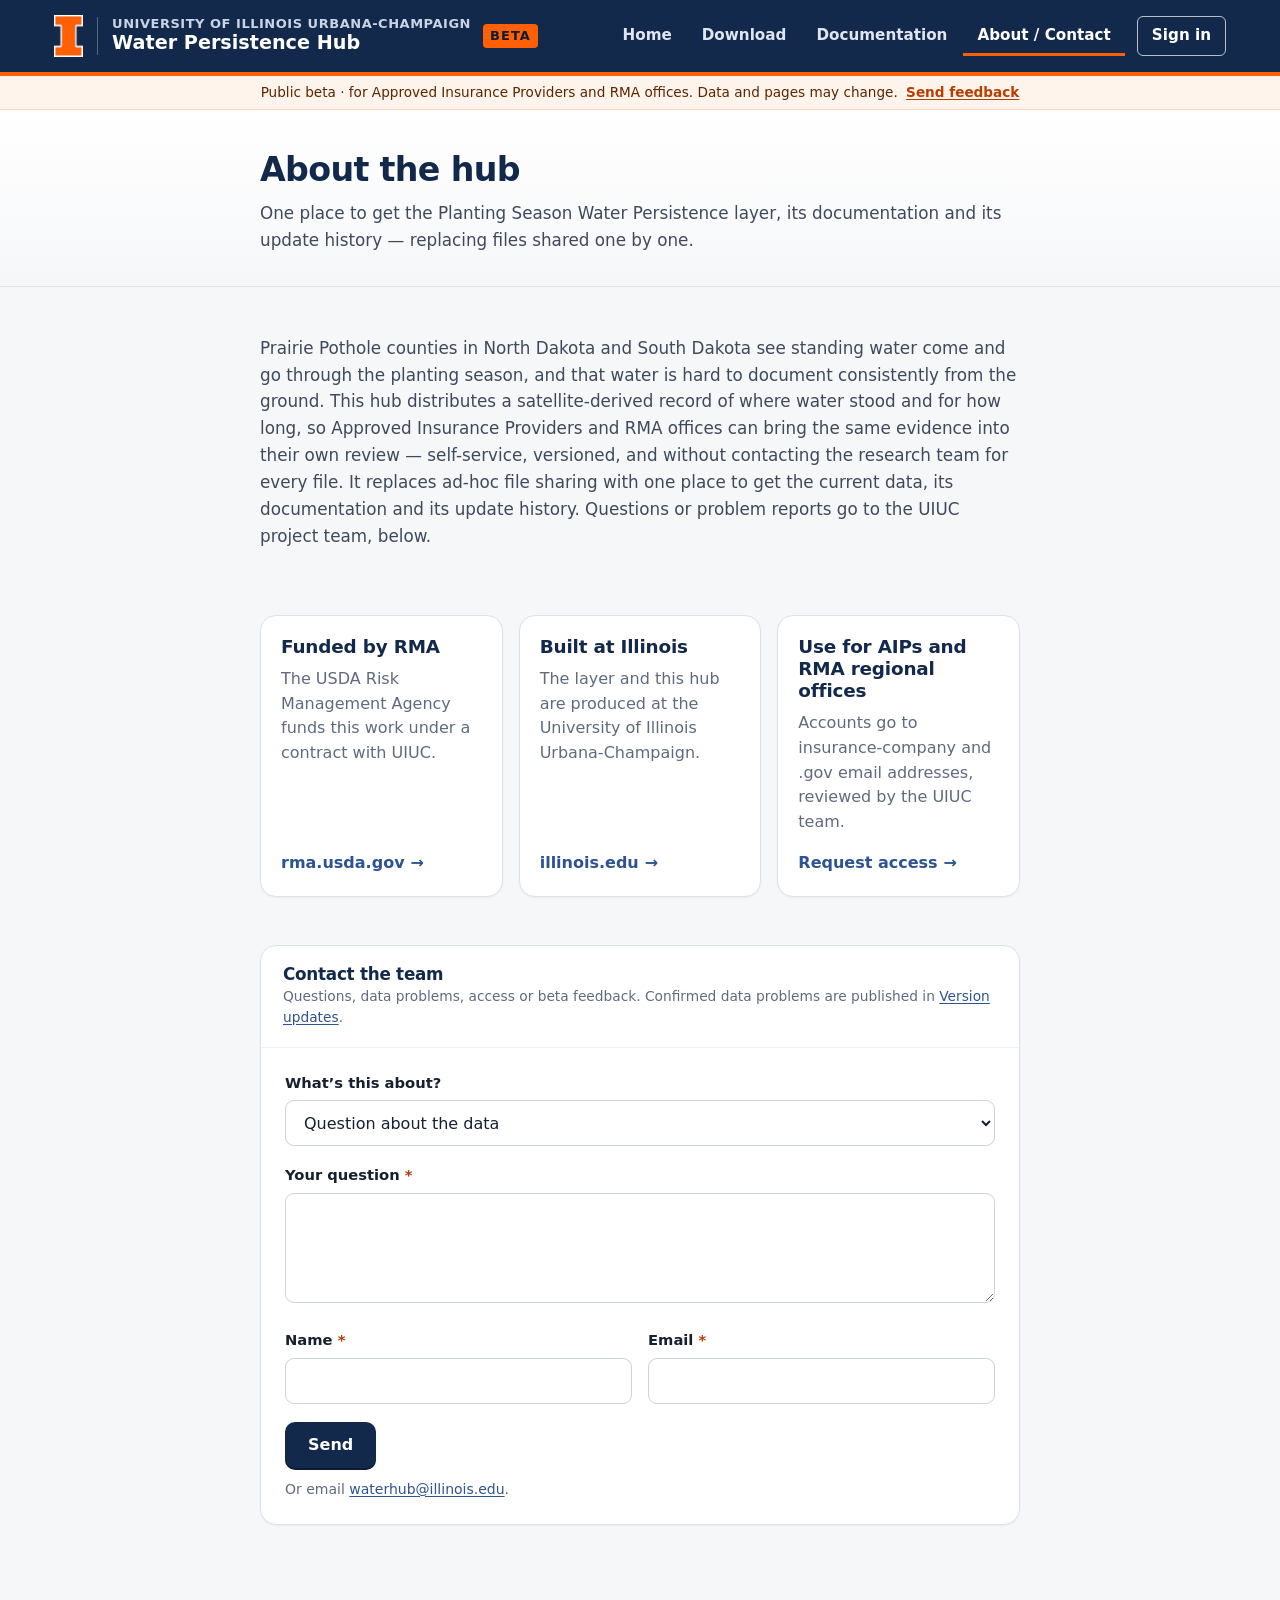
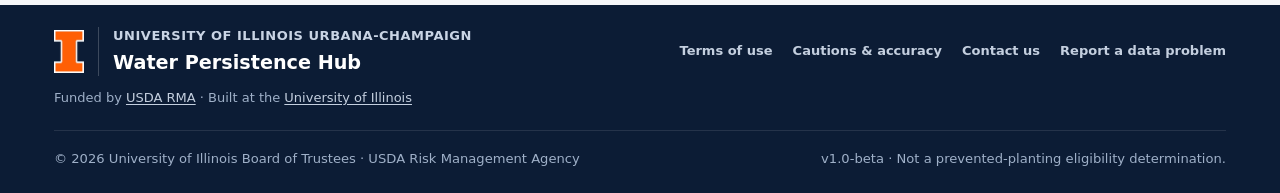
==== commit 1587c9b9: "Finish Download results viewer and close remaining Feedback v1 items - Results viewer: map zooms to " ====
--- a/about.html
+++ b/about.html
@@ -23,7 +23,7 @@
   </div>
 
   <div class="wrap section-tight">
-    <div class="grid grid-3">
+    <div class="grid grid-3 about-cards">
       <div class="card card-pad">
         <h3>Funded by RMA</h3>
         <p class="muted">The USDA Risk Management Agency funds this work under a contract with UIUC.</p>
--- a/css/hub.css
+++ b/css/hub.css
@@ -233,15 +233,15 @@
 .site-footer .brand .brand-text { border-color: rgba(255,255,255,.2); }
 /* Slim two-row footer (G6–G8): logo + one credit line + 4 links, then the
    copyright/version/disclaimer line. ~120px tall instead of ~320px. */
-.footer-row { display: flex; align-items: center; gap: 28px; padding: 22px 0; flex-wrap: wrap; }
-.footer-row .brand { flex-shrink: 0; }
-.footer-row p { margin: 0; font-size: .8125rem; color: #9fb0c8; }
+.footer-row { display: grid; grid-template-columns: auto 1fr; align-items: center; column-gap: 28px; row-gap: 12px; padding: 22px 0; }
+.footer-row .brand { grid-column: 1; grid-row: 1; justify-self: start; }
+.footer-row p { grid-column: 1 / -1; grid-row: 2; margin: 0; font-size: .8125rem; color: #9fb0c8; }
 .footer-row p a { color: #c4cfdf; }
 .footer-row p a:hover { color: #fff; }
-.footer-row nav { margin-left: auto; display: flex; gap: 20px; flex-wrap: wrap; }
+.footer-row nav { grid-column: 2; grid-row: 1; justify-self: end; display: flex; justify-content: flex-end; gap: 20px; flex-wrap: wrap; }
 .footer-row nav a { color: #c4cfdf; text-decoration: none; font-size: .8125rem; font-weight: 600; }
 .footer-row nav a:hover { color: #fff; text-decoration: underline; }
-@media (max-width: 760px) { .footer-row { flex-direction: column; align-items: flex-start; gap: 12px; } .footer-row nav { margin-left: 0; } }
+@media (max-width: 760px) { .footer-row { grid-template-columns: 1fr; } .footer-row nav { grid-column: 1; grid-row: 3; justify-self: start; justify-content: flex-start; } }
 .funders { display: flex; gap: 14px; flex-wrap: wrap; margin-top: 16px; }
 .funder-mark { display: inline-flex; align-items: center; gap: 10px; background: rgba(255,255,255,.06); border: 1px solid rgba(255,255,255,.12); border-radius: 10px; padding: 10px 14px; text-decoration: none; color: #fff; }
 .funder-mark:hover { background: rgba(255,255,255,.1); color: #fff; }
--- a/css/refinement.css
+++ b/css/refinement.css
@@ -266,3 +266,39 @@
 @media (max-width: 620px) { .form-row-3 { grid-template-columns: 1fr; } }
 /* .section-tight's padding shorthand was zeroing .wrap's side gutters (About, Docs hub). */
 .wrap.section-tight, .wrap.section { padding-left: 24px; padding-right: 24px; }
+
+/* Results viewer: water legend + corner minimap (D13, sketch part 3). */
+.legend-water { margin-top: 10px; padding-top: 10px; border-top: 1px solid var(--line); max-width: 230px; }
+.legend-water-row { display: flex; align-items: center; gap: 8px; color: var(--ink-2); }
+.map-legend .legend-water-ramp { width: 28px; height: 12px; border-radius: 3px; flex: 0 0 28px; border: 1px solid rgba(16,86,196,.25);
+  background: linear-gradient(90deg, rgba(16,86,196,.15), rgb(16,86,196)); }
+.legend-water p { margin: 6px 0 0; font-size: .8125rem; line-height: 1.4; color: var(--ink-3); }
+.map-mini { right: 16px; bottom: 16px; padding: 8px; width: 196px; }
+.map-mini-h { font-size: .75rem; font-weight: 700; letter-spacing: .05em; text-transform: uppercase; color: var(--ink-3); margin: 0 2px 6px; }
+#mini-map { height: 200px; border-radius: 6px; background: #eef2f7; }
+#mini-map .leaflet-interactive { cursor: pointer; }
+@media (max-width: 900px) { .map-mini { display: none; } }
+/* Phones: the map is ~320px tall, so with a preview on, keep only the water row. */
+@media (max-width: 780px) {
+  .map-legend:has(.legend-water:not([hidden])) :is(h3, ul, .legend-water p) { display: none; }
+  .legend-water { margin: 0; padding: 0; border: 0; }
+}
+/* Chrome draws a focus box around a clicked SVG county; with the county zoomed
+   to fill the map it never goes away. Counties are mouse-only targets (the
+   search box is the keyboard path), so drop the box. */
+.leaflet-container path.leaflet-interactive:focus { outline: none; }
+/* About: the three cards share the 760px column of the lede and contact form
+   above and below them, instead of running past it on the right (H21). */
+.about-cards { max-width: 760px; gap: 16px; }
+.about-cards .card-pad { padding: 20px; }
+.about-cards .card { display: flex; flex-direction: column; }
+.about-cards .link-arrow { margin-top: auto; }
+/* About: one 760px column centred on the page — title, lede, cards and the
+   contact form share its edges. Text stays left-aligned inside it. */
+body[data-page="about"] .page-hero .wrap > *,
+body[data-page="about"] .about-lede,
+body[data-page="about"] .about-cards,
+body[data-page="about"] .contact-card { max-width: 760px; margin-inline: auto; }
+/* The column is still ~760px wide here, so keep the three cards on one row
+   instead of a 2 + 1 orphan; they stack on phones (hub.css, ≤620px). */
+@media (min-width: 621px) and (max-width: 900px) { .about-cards { grid-template-columns: repeat(3, minmax(0, 1fr)); } }
